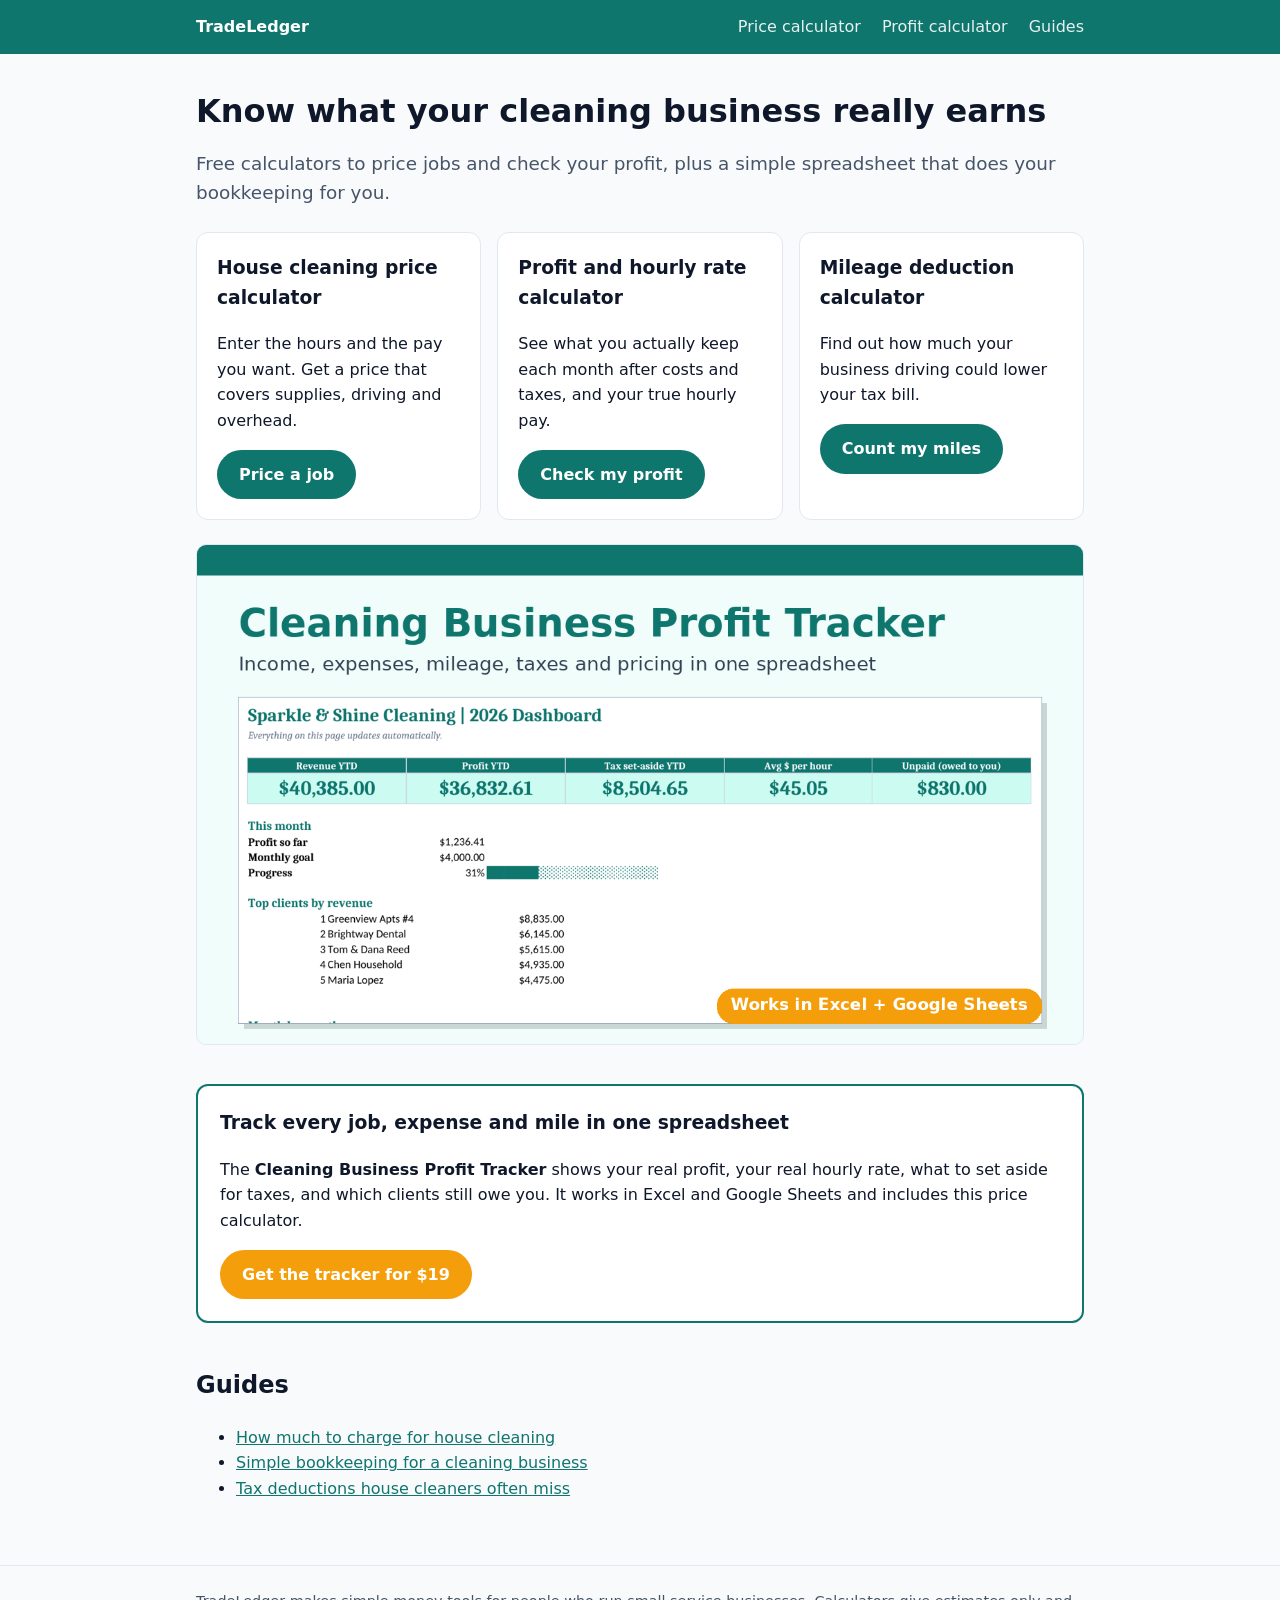
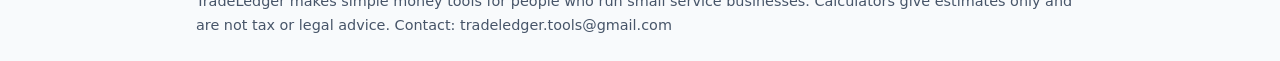
==== index.html @ 63ed48bc "TradeLedger site: calculators and guides" ====
<!doctype html>
<html lang="en"><head><meta charset="utf-8"><meta name="viewport" content="width=device-width,initial-scale=1">
<title>TradeLedger | Free calculators and profit trackers for cleaning businesses</title><meta name="description" content="Free pricing and profit calculators for house cleaners, plus a simple spreadsheet that tracks income, expenses, mileage and taxes.">
<link rel="canonical" href="https://loomenz.github.io/tradeledger/">
<meta property="og:title" content="TradeLedger | Free calculators and profit trackers for cleaning businesses"><meta property="og:description" content="Free pricing and profit calculators for house cleaners, plus a simple spreadsheet that tracks income, expenses, mileage and taxes.">
<meta property="og:image" content="https://loomenz.github.io/tradeledger/cover.png">
<link rel="stylesheet" href="style.css"></head><body>
<header><div class="wrap"><a href="index.html">TradeLedger</a><nav>
<a href="tools/cleaning-price-calculator.html">Price calculator</a>
<a href="tools/cleaning-profit-calculator.html">Profit calculator</a>
<a href="guides/how-much-to-charge-for-house-cleaning.html">Guides</a></nav></div></header>
<main><div class="wrap"><h1>Know what your cleaning business really earns</h1>
<p class="lead">Free calculators to price jobs and check your profit, plus a simple spreadsheet that does your bookkeeping for you.</p>
<div class="grid">
<div class="card"><h3>House cleaning price calculator</h3><p>Enter the hours and the pay you want. Get a price that covers supplies, driving and overhead.</p><a class="btn alt" href="tools/cleaning-price-calculator.html">Price a job</a></div>
<div class="card"><h3>Profit and hourly rate calculator</h3><p>See what you actually keep each month after costs and taxes, and your true hourly pay.</p><a class="btn alt" href="tools/cleaning-profit-calculator.html">Check my profit</a></div>
<div class="card"><h3>Mileage deduction calculator</h3><p>Find out how much your business driving could lower your tax bill.</p><a class="btn alt" href="tools/mileage-deduction-calculator.html">Count my miles</a></div>
</div>
<img src="cover.png" alt="Cleaning Business Profit Tracker dashboard showing revenue, profit, tax set-aside and hourly rate">
<div class="cta"><h3>Track every job, expense and mile in one spreadsheet</h3>
<p>The <strong>Cleaning Business Profit Tracker</strong> shows your real profit, your real hourly rate, what to set aside for taxes,
and which clients still owe you. It works in Excel and Google Sheets and includes this price calculator.</p>
<a class="btn" href="https://tradeledger.gumroad.com">Get the tracker for $19</a></div>
<h2>Guides</h2>
<ul>
<li><a href="guides/how-much-to-charge-for-house-cleaning.html">How much to charge for house cleaning</a></li>
<li><a href="guides/cleaning-business-bookkeeping.html">Simple bookkeeping for a cleaning business</a></li>
<li><a href="guides/cleaning-business-tax-deductions.html">Tax deductions house cleaners often miss</a></li>
</ul></div></main>
<footer><div class="wrap">TradeLedger makes simple money tools for people who run small service businesses.
Calculators give estimates only and are not tax or legal advice. Contact: tradeledger.tools@gmail.com</div></footer>
</body></html>
---- style.css ----
:root{--teal:#0f766e;--teal-l:#ccfbf1;--ink:#0f172a;--mute:#475569;--bg:#f8fafc;--card:#fff;--line:#e2e8f0;--amber:#f59e0b}
*{box-sizing:border-box}body{margin:0;font-family:system-ui,-apple-system,Segoe UI,Roboto,sans-serif;color:var(--ink);background:var(--bg);line-height:1.6}
a{color:var(--teal)}header{background:var(--teal);color:#fff}header .wrap{display:flex;justify-content:space-between;align-items:center;padding:14px 16px;flex-wrap:wrap;gap:8px}
header a{color:#fff;text-decoration:none;font-weight:600}header nav a{margin-left:16px;font-weight:500;opacity:.9}
.wrap{max-width:920px;margin:0 auto;padding:0 16px}main{padding:32px 0 48px}h1{font-size:2rem;line-height:1.2;margin:.2em 0 .4em}h2{margin-top:1.8em}
.lead{font-size:1.15rem;color:var(--mute)}.grid{display:grid;grid-template-columns:repeat(auto-fit,minmax(250px,1fr));gap:16px;margin:24px 0}
.card{background:var(--card);border:1px solid var(--line);border-radius:12px;padding:20px}.card h3{margin-top:0}
.btn{display:inline-block;background:var(--amber);color:#fff;padding:12px 22px;border-radius:999px;text-decoration:none;font-weight:700}
.btn.alt{background:var(--teal)}.calc label{display:block;font-weight:600;margin:12px 0 4px}
.calc input,.calc select{width:100%;padding:10px;border:1px solid #cbd5e1;border-radius:8px;font-size:1rem}
.result{background:var(--teal-l);border-radius:12px;padding:18px;margin-top:18px}.result .big{font-size:2.2rem;font-weight:800;color:var(--teal)}
.result table{width:100%;border-collapse:collapse}.result td{padding:4px 0}.result td:last-child{text-align:right;font-weight:600}
.cta{background:#fff;border:2px solid var(--teal);border-radius:12px;padding:22px;margin:32px 0}.cta h3{margin-top:0}
table.data{width:100%;border-collapse:collapse;background:#fff}table.data th,table.data td{border:1px solid var(--line);padding:8px;text-align:left}table.data th{background:var(--teal);color:#fff}
footer{border-top:1px solid var(--line);padding:24px 0;color:var(--mute);font-size:.9rem}img{max-width:100%;height:auto;border-radius:10px;border:1px solid var(--line)}
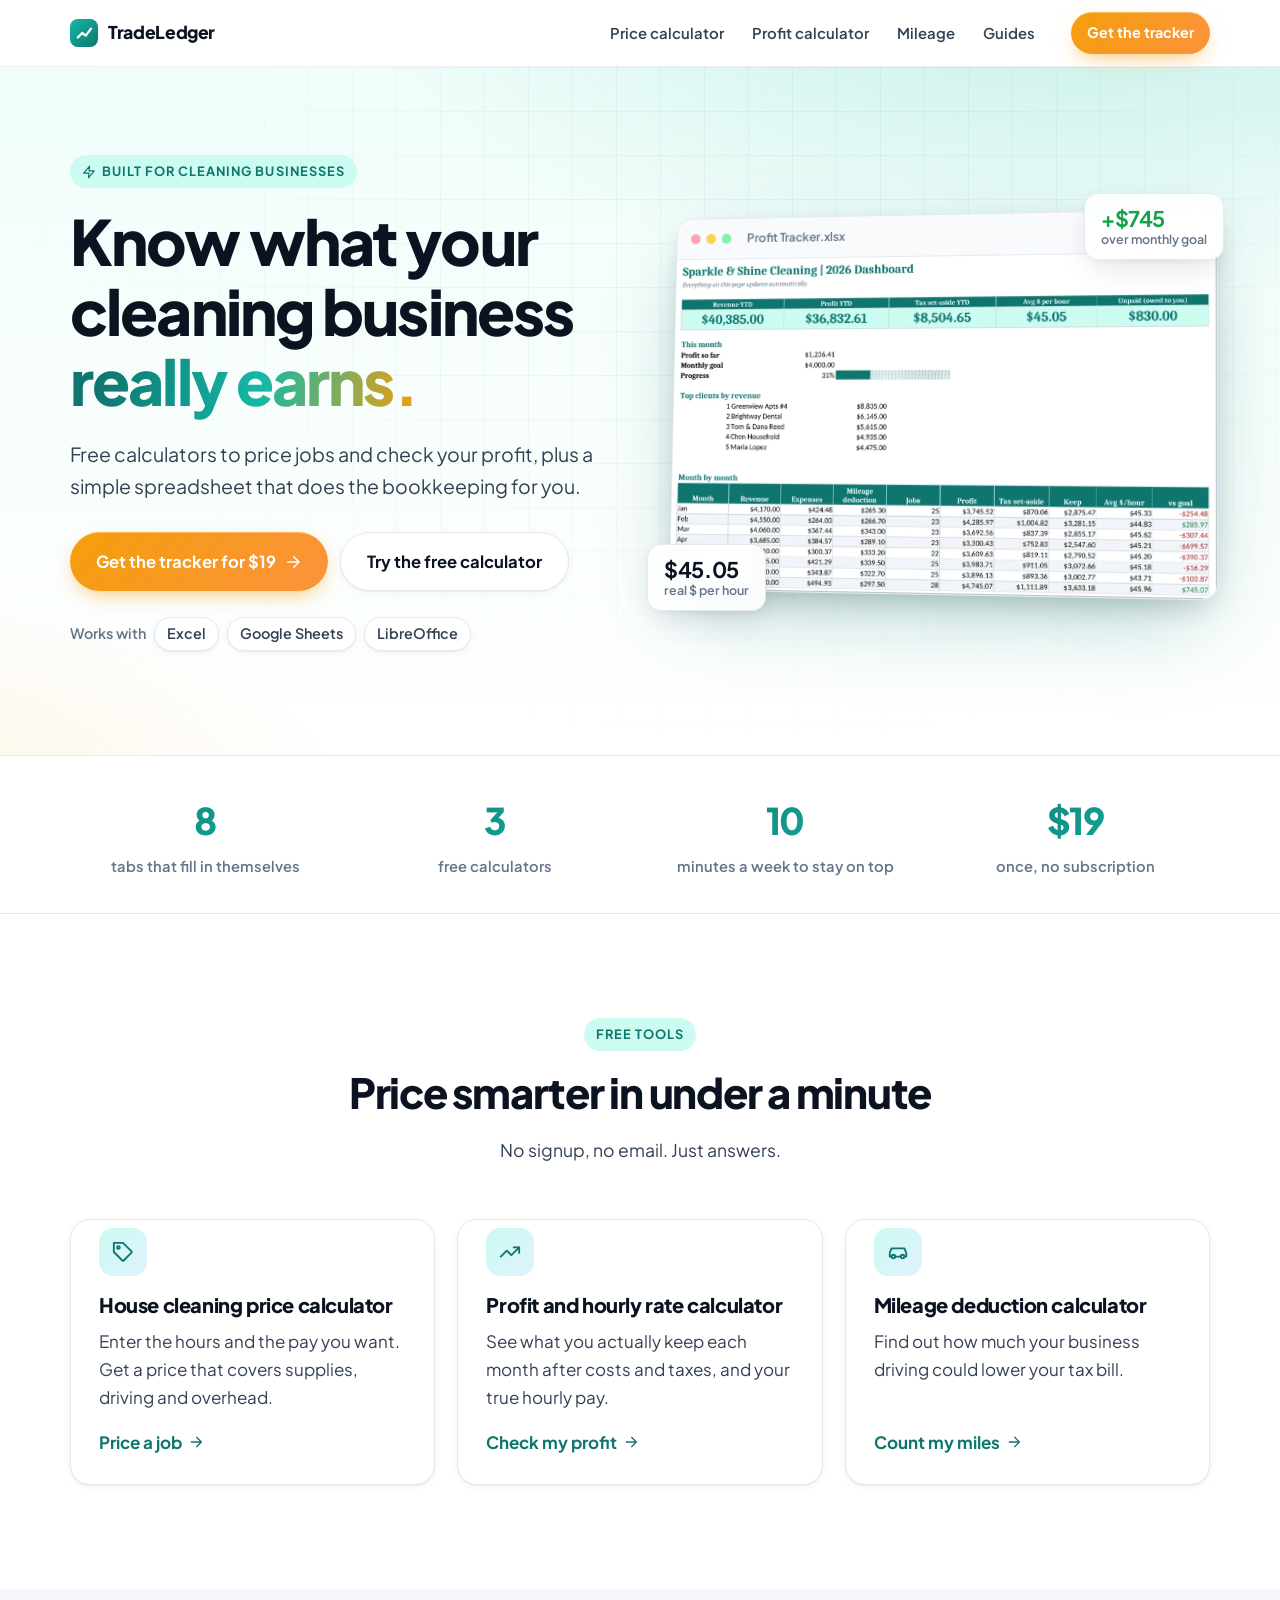
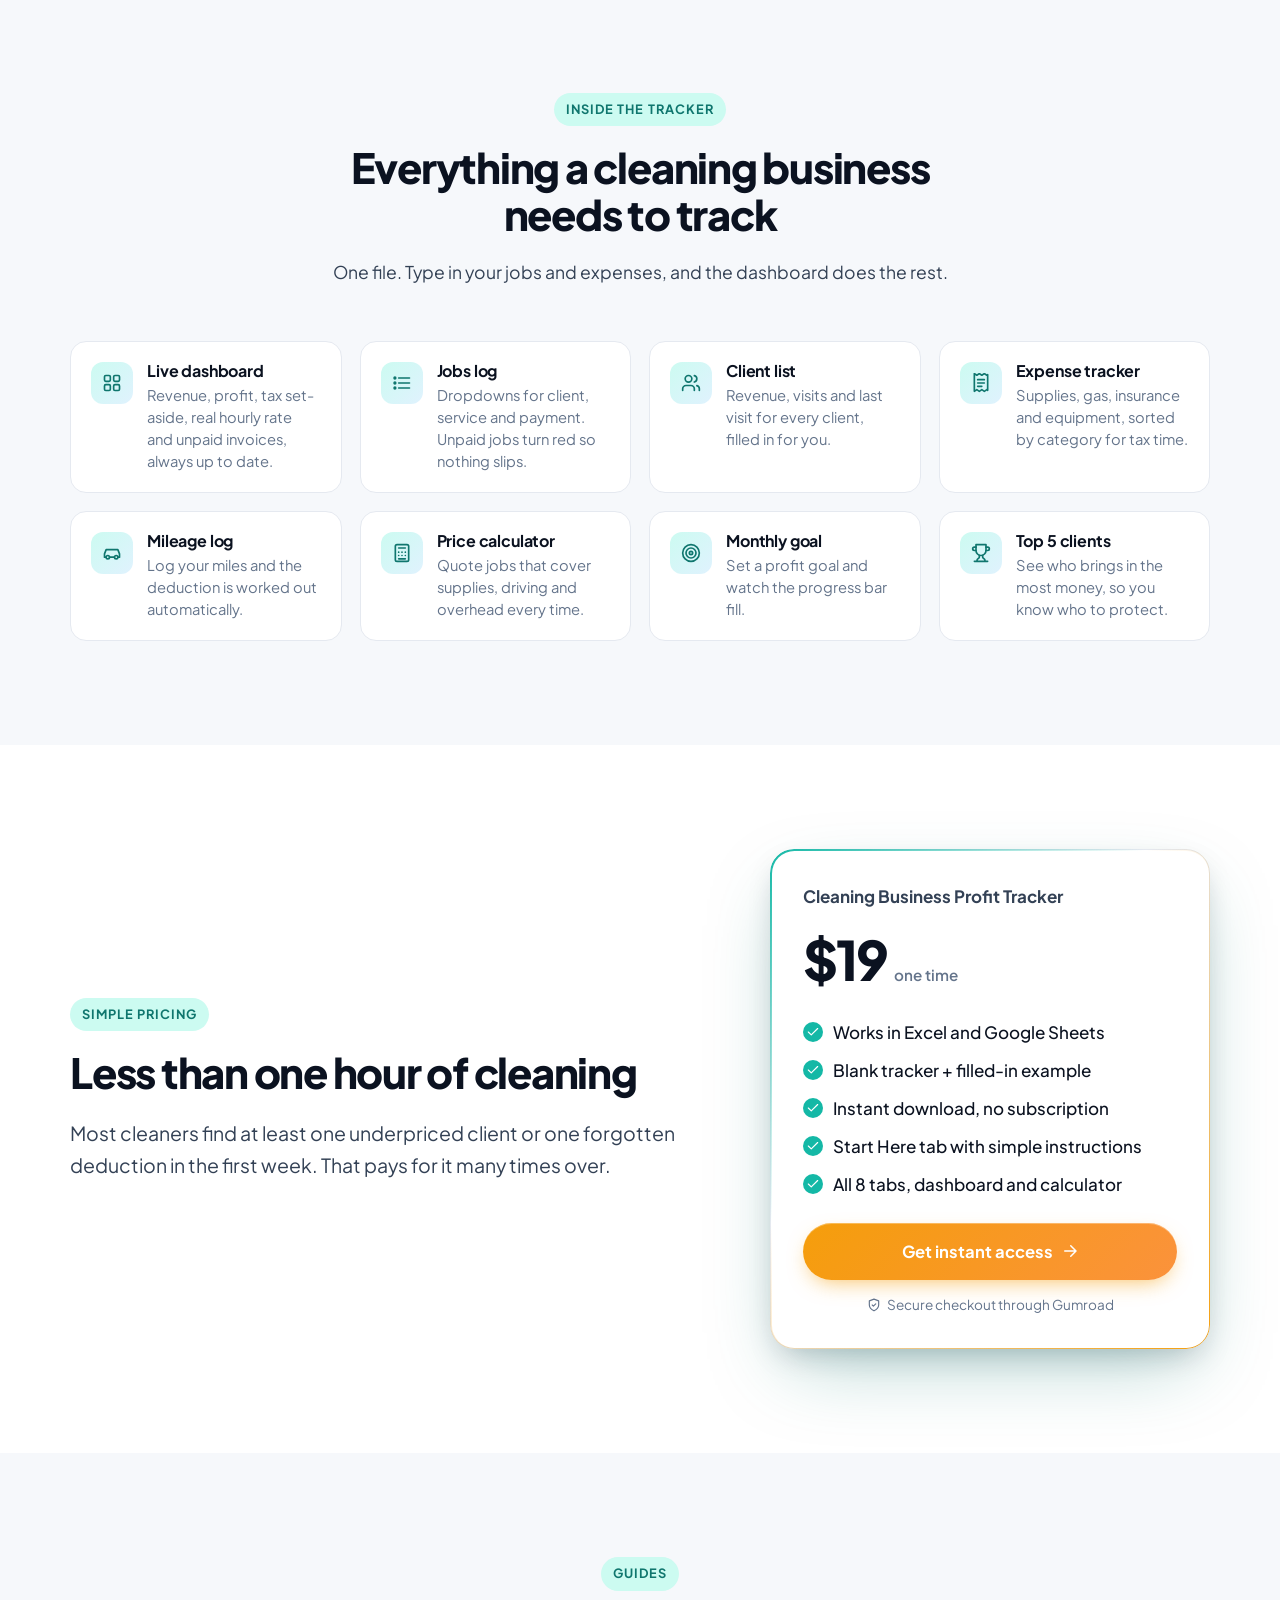
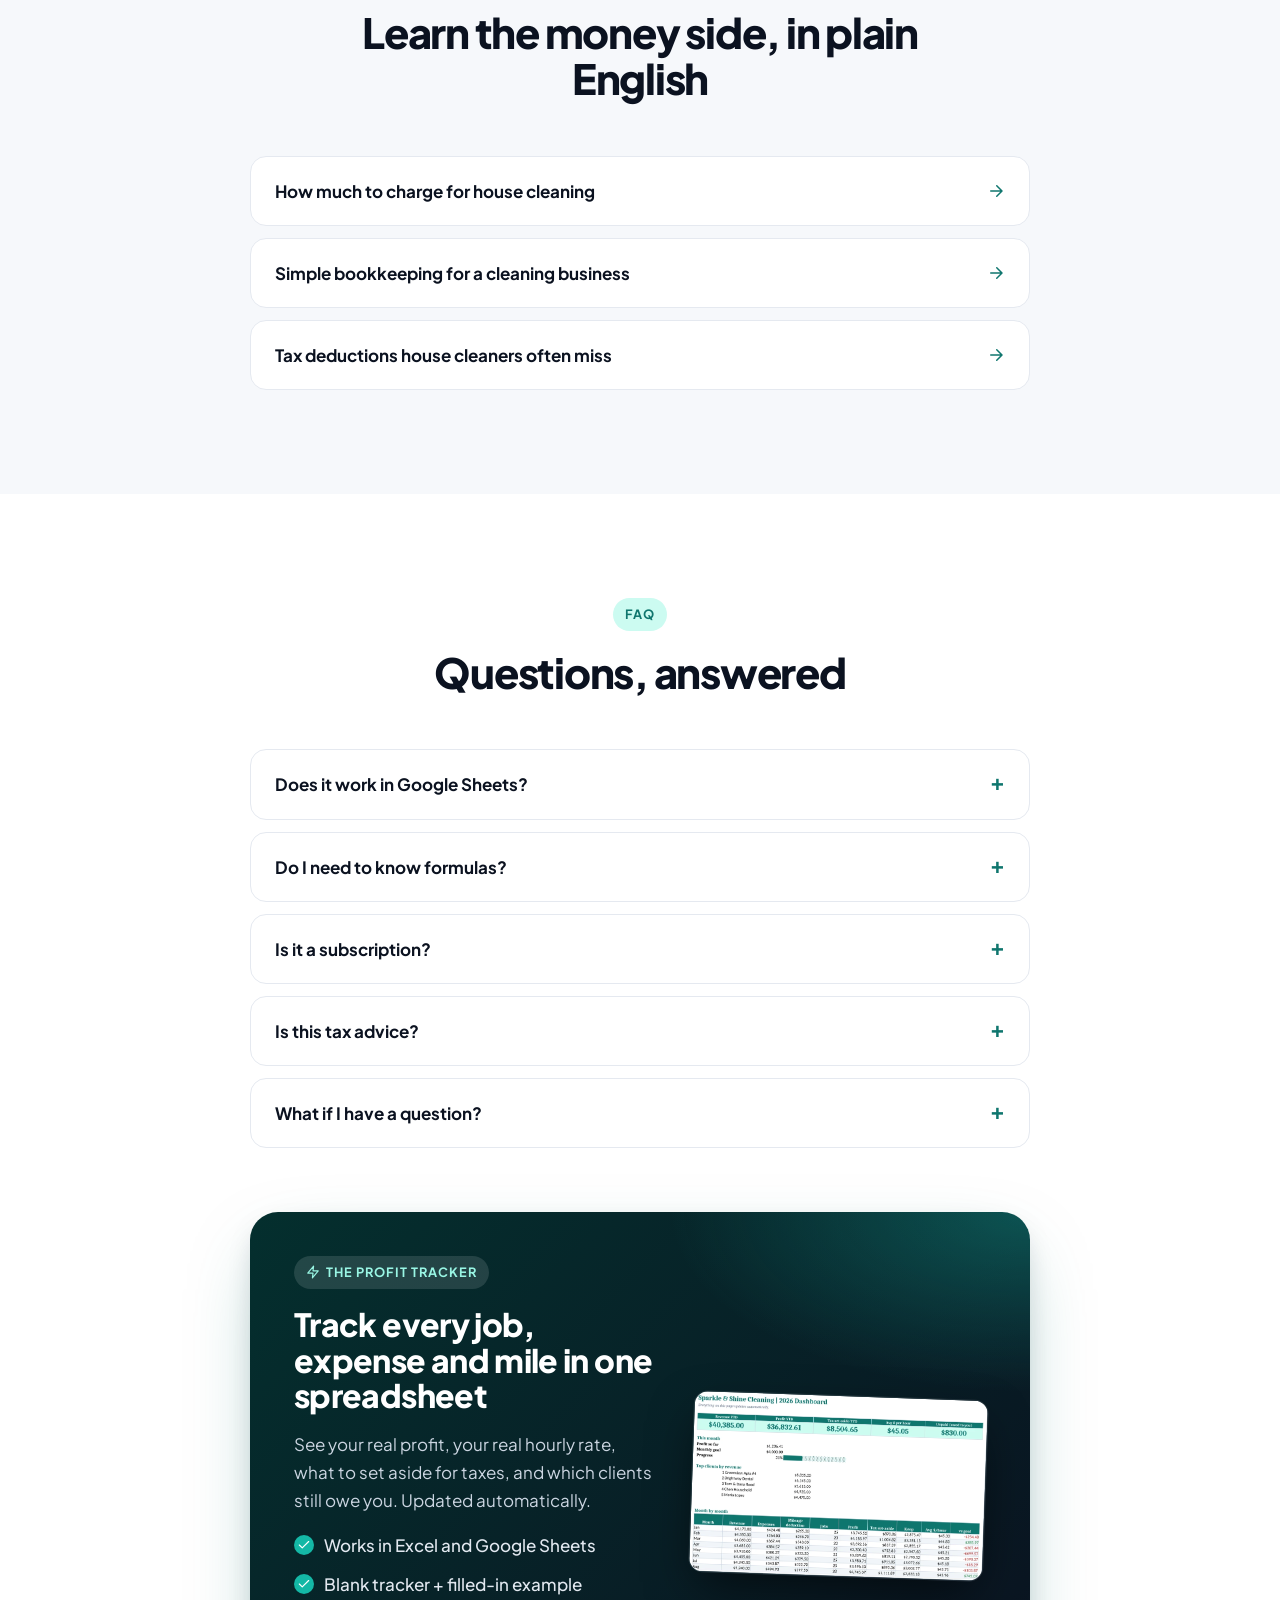
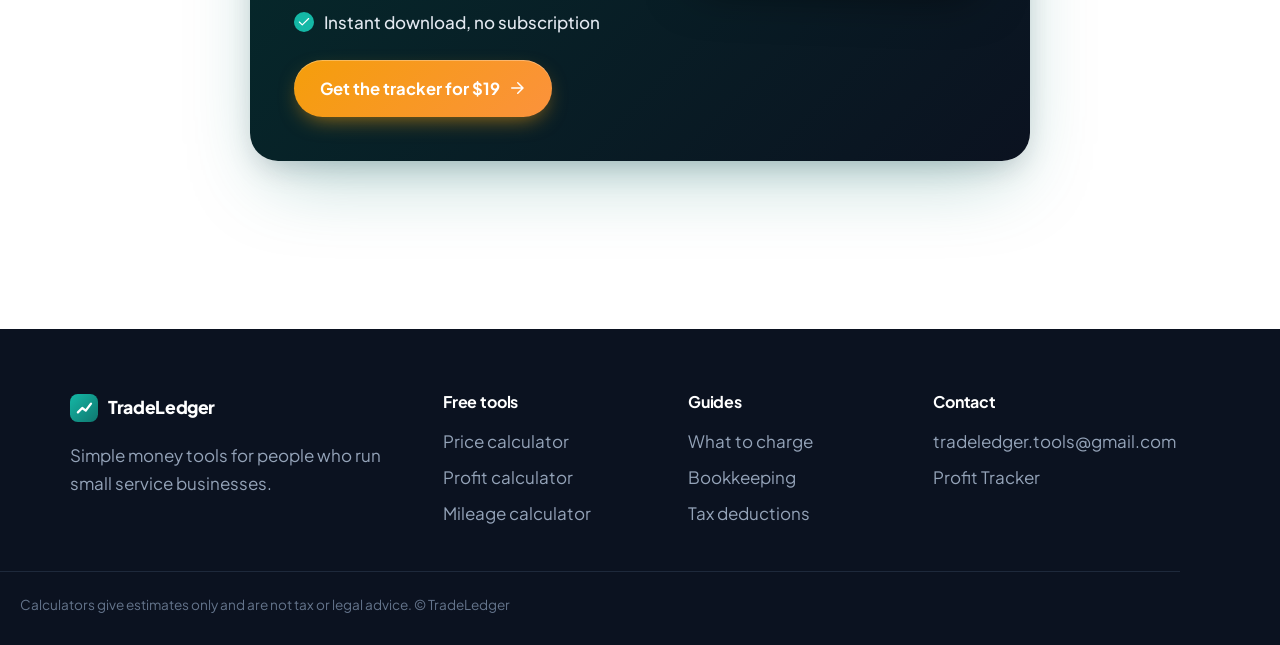
==== commit be13b035: "Redesign site to modern standard Co-Authored-By: Claude Opus 5.5 (1M context) <noreply@anthropic.com" ====
--- a/index.html
+++ b/index.html
@@ -3,30 +3,63 @@
 <title>TradeLedger | Free calculators and profit trackers for cleaning businesses</title><meta name="description" content="Free pricing and profit calculators for house cleaners, plus a simple spreadsheet that tracks income, expenses, mileage and taxes.">
 <link rel="canonical" href="https://loomenz.github.io/tradeledger/">
 <meta property="og:title" content="TradeLedger | Free calculators and profit trackers for cleaning businesses"><meta property="og:description" content="Free pricing and profit calculators for house cleaners, plus a simple spreadsheet that tracks income, expenses, mileage and taxes.">
-<meta property="og:image" content="https://loomenz.github.io/tradeledger/cover.png">
+<meta property="og:image" content="https://loomenz.github.io/tradeledger/cover.png"><meta name="theme-color" content="#0f766e">
+<link rel="preconnect" href="https://fonts.googleapis.com"><link rel="preconnect" href="https://fonts.gstatic.com" crossorigin>
+<link href="https://fonts.googleapis.com/css2?family=Plus+Jakarta+Sans:wght@400;500;600;700;800&display=swap" rel="stylesheet">
 <link rel="stylesheet" href="style.css"></head><body>
-<header><div class="wrap"><a href="index.html">TradeLedger</a><nav>
-<a href="tools/cleaning-price-calculator.html">Price calculator</a>
+<header class="nav"><div class="wrap navin"><a class="brand" href="index.html"><svg width="28" height="28" viewBox="0 0 32 32" aria-hidden="true"><defs><linearGradient id="lg" x1="0" y1="0" x2="1" y2="1"><stop offset="0" stop-color="#14b8a6"/><stop offset="1" stop-color="#0f766e"/></linearGradient></defs><rect width="32" height="32" rx="9" fill="url(#lg)"/><path d="M9 21l5-5 4 3 6-8" fill="none" stroke="#fff" stroke-width="2.6" stroke-linecap="round" stroke-linejoin="round"/></svg><span>TradeLedger</span></a>
+<nav id="menu"><a href="tools/cleaning-price-calculator.html">Price calculator</a>
 <a href="tools/cleaning-profit-calculator.html">Profit calculator</a>
-<a href="guides/how-much-to-charge-for-house-cleaning.html">Guides</a></nav></div></header>
-<main><div class="wrap"><h1>Know what your cleaning business really earns</h1>
-<p class="lead">Free calculators to price jobs and check your profit, plus a simple spreadsheet that does your bookkeeping for you.</p>
-<div class="grid">
-<div class="card"><h3>House cleaning price calculator</h3><p>Enter the hours and the pay you want. Get a price that covers supplies, driving and overhead.</p><a class="btn alt" href="tools/cleaning-price-calculator.html">Price a job</a></div>
-<div class="card"><h3>Profit and hourly rate calculator</h3><p>See what you actually keep each month after costs and taxes, and your true hourly pay.</p><a class="btn alt" href="tools/cleaning-profit-calculator.html">Check my profit</a></div>
-<div class="card"><h3>Mileage deduction calculator</h3><p>Find out how much your business driving could lower your tax bill.</p><a class="btn alt" href="tools/mileage-deduction-calculator.html">Count my miles</a></div>
-</div>
-<img src="cover.png" alt="Cleaning Business Profit Tracker dashboard showing revenue, profit, tax set-aside and hourly rate">
-<div class="cta"><h3>Track every job, expense and mile in one spreadsheet</h3>
-<p>The <strong>Cleaning Business Profit Tracker</strong> shows your real profit, your real hourly rate, what to set aside for taxes,
-and which clients still owe you. It works in Excel and Google Sheets and includes this price calculator.</p>
-<a class="btn" href="https://tradeledger.gumroad.com">Get the tracker for $19</a></div>
-<h2>Guides</h2>
-<ul>
-<li><a href="guides/how-much-to-charge-for-house-cleaning.html">How much to charge for house cleaning</a></li>
-<li><a href="guides/cleaning-business-bookkeeping.html">Simple bookkeeping for a cleaning business</a></li>
-<li><a href="guides/cleaning-business-tax-deductions.html">Tax deductions house cleaners often miss</a></li>
-</ul></div></main>
-<footer><div class="wrap">TradeLedger makes simple money tools for people who run small service businesses.
-Calculators give estimates only and are not tax or legal advice. Contact: tradeledger.tools@gmail.com</div></footer>
+<a href="tools/mileage-deduction-calculator.html">Mileage</a>
+<a href="guides/how-much-to-charge-for-house-cleaning.html">Guides</a></nav>
+<a class="btn sm" href="https://ledgercraft002.gumroad.com/l/vpeufb">Get the tracker</a></div></header>
+<main><section class="hero"><div class="glow"></div><div class="wrap herogrid">
+<div class="herotext"><span class="eyebrow"><svg width="14" height="14" viewBox="0 0 24 24" fill="none" stroke="currentColor" stroke-width="2" stroke-linecap="round" stroke-linejoin="round" aria-hidden="true"><path d="M13 2L3 14h9l-1 8 10-12h-9z"/></svg> Built for cleaning businesses</span>
+<h1>Know what your cleaning business <span class="grad">really earns.</span></h1>
+<p class="lead">Free calculators to price jobs and check your profit, plus a simple spreadsheet that does the bookkeeping for you.</p>
+<div class="ctas"><a class="btn big" href="https://ledgercraft002.gumroad.com/l/vpeufb">Get the tracker for $19 <svg width="18" height="18" viewBox="0 0 24 24" fill="none" stroke="currentColor" stroke-width="2" stroke-linecap="round" stroke-linejoin="round" aria-hidden="true"><path d="M5 12h14M13 5l7 7-7 7"/></svg></a><a class="btn ghost big" href="tools/cleaning-price-calculator.html">Try the free calculator</a></div>
+<div class="works">Works with <span class="pill">Excel</span><span class="pill">Google Sheets</span><span class="pill">LibreOffice</span></div></div>
+<div class="heroimg"><div class="frame"><div class="bar"><i></i><i></i><i></i><span>Profit Tracker.xlsx</span></div>
+<img src="img/dashboard.webp" width="901" height="554" alt="Cleaning Business Profit Tracker dashboard showing revenue, profit, tax set-aside and hourly rate"></div>
+<div class="chip c1"><b>$45.05</b><span>real $ per hour</span></div>
+<div class="chip c2"><b class="up">+$745</b><span>over monthly goal</span></div></div></div></section>
+
+<section class="stats"><div class="wrap statgrid">
+<div class="reveal"><b data-count="8">8</b><span>tabs that fill in themselves</span></div>
+<div class="reveal"><b data-count="3">3</b><span>free calculators</span></div>
+<div class="reveal"><b data-count="10">10</b><span>minutes a week to stay on top</span></div>
+<div class="reveal"><b>$<i class="n" data-count="19">19</i></b><span>once, no subscription</span></div></div></section>
+
+<section class="sec"><div class="wrap"><div class="sechead reveal"><span class="eyebrow">Free tools</span><h2>Price smarter in under a minute</h2>
+<p>No signup, no email. Just answers.</p></div><div class="grid3"><a class="card tool reveal" href="tools/cleaning-price-calculator.html"><span class="ico"><svg width="22" height="22" viewBox="0 0 24 24" fill="none" stroke="currentColor" stroke-width="2" stroke-linecap="round" stroke-linejoin="round" aria-hidden="true"><path d="M12 2H2v10l9.29 9.29a1 1 0 0 0 1.42 0l8.58-8.58a1 1 0 0 0 0-1.42z"/><circle cx="7" cy="7" r="1.5"/></svg></span><h3>House cleaning price calculator</h3><p>Enter the hours and the pay you want. Get a price that covers supplies, driving and overhead.</p><span class="more">Price a job <svg width="16" height="16" viewBox="0 0 24 24" fill="none" stroke="currentColor" stroke-width="2" stroke-linecap="round" stroke-linejoin="round" aria-hidden="true"><path d="M5 12h14M13 5l7 7-7 7"/></svg></span></a><a class="card tool reveal" href="tools/cleaning-profit-calculator.html"><span class="ico"><svg width="22" height="22" viewBox="0 0 24 24" fill="none" stroke="currentColor" stroke-width="2" stroke-linecap="round" stroke-linejoin="round" aria-hidden="true"><path d="M22 7l-8.5 8.5-5-5L2 17"/><path d="M16 7h6v6"/></svg></span><h3>Profit and hourly rate calculator</h3><p>See what you actually keep each month after costs and taxes, and your true hourly pay.</p><span class="more">Check my profit <svg width="16" height="16" viewBox="0 0 24 24" fill="none" stroke="currentColor" stroke-width="2" stroke-linecap="round" stroke-linejoin="round" aria-hidden="true"><path d="M5 12h14M13 5l7 7-7 7"/></svg></span></a><a class="card tool reveal" href="tools/mileage-deduction-calculator.html"><span class="ico"><svg width="22" height="22" viewBox="0 0 24 24" fill="none" stroke="currentColor" stroke-width="2" stroke-linecap="round" stroke-linejoin="round" aria-hidden="true"><path d="M19 17h2v-4l-2-5H5L3 13v4h2"/><circle cx="7" cy="17" r="2"/><circle cx="17" cy="17" r="2"/><path d="M9 17h6"/></svg></span><h3>Mileage deduction calculator</h3><p>Find out how much your business driving could lower your tax bill.</p><span class="more">Count my miles <svg width="16" height="16" viewBox="0 0 24 24" fill="none" stroke="currentColor" stroke-width="2" stroke-linecap="round" stroke-linejoin="round" aria-hidden="true"><path d="M5 12h14M13 5l7 7-7 7"/></svg></span></a></div></div></section>
+
+<section class="sec alt"><div class="wrap"><div class="sechead reveal"><span class="eyebrow">Inside the tracker</span><h2>Everything a cleaning business needs to track</h2>
+<p>One file. Type in your jobs and expenses, and the dashboard does the rest.</p></div><div class="featgrid"><div class="feat reveal"><span class="ico sm"><svg width="20" height="20" viewBox="0 0 24 24" fill="none" stroke="currentColor" stroke-width="2" stroke-linecap="round" stroke-linejoin="round" aria-hidden="true"><rect x="3" y="3" width="7" height="7" rx="1.5"/><rect x="14" y="3" width="7" height="7" rx="1.5"/><rect x="3" y="14" width="7" height="7" rx="1.5"/><rect x="14" y="14" width="7" height="7" rx="1.5"/></svg></span><div><h4>Live dashboard</h4><p>Revenue, profit, tax set-aside, real hourly rate and unpaid invoices, always up to date.</p></div></div><div class="feat reveal"><span class="ico sm"><svg width="20" height="20" viewBox="0 0 24 24" fill="none" stroke="currentColor" stroke-width="2" stroke-linecap="round" stroke-linejoin="round" aria-hidden="true"><path d="M8 6h13M8 12h13M8 18h13"/><circle cx="3.5" cy="6" r="1"/><circle cx="3.5" cy="12" r="1"/><circle cx="3.5" cy="18" r="1"/></svg></span><div><h4>Jobs log</h4><p>Dropdowns for client, service and payment. Unpaid jobs turn red so nothing slips.</p></div></div><div class="feat reveal"><span class="ico sm"><svg width="20" height="20" viewBox="0 0 24 24" fill="none" stroke="currentColor" stroke-width="2" stroke-linecap="round" stroke-linejoin="round" aria-hidden="true"><path d="M16 21v-2a4 4 0 0 0-4-4H6a4 4 0 0 0-4 4v2"/><circle cx="9" cy="7" r="4"/><path d="M22 21v-2a4 4 0 0 0-3-3.87M16 3.13a4 4 0 0 1 0 7.75"/></svg></span><div><h4>Client list</h4><p>Revenue, visits and last visit for every client, filled in for you.</p></div></div><div class="feat reveal"><span class="ico sm"><svg width="20" height="20" viewBox="0 0 24 24" fill="none" stroke="currentColor" stroke-width="2" stroke-linecap="round" stroke-linejoin="round" aria-hidden="true"><path d="M4 2v20l3-2 3 2 3-2 3 2 3-2 1 .7V2l-1 .7-3-2-3 2-3-2-3 2-3-2z"/><path d="M8 8h8M8 12h8M8 16h5"/></svg></span><div><h4>Expense tracker</h4><p>Supplies, gas, insurance and equipment, sorted by category for tax time.</p></div></div><div class="feat reveal"><span class="ico sm"><svg width="20" height="20" viewBox="0 0 24 24" fill="none" stroke="currentColor" stroke-width="2" stroke-linecap="round" stroke-linejoin="round" aria-hidden="true"><path d="M19 17h2v-4l-2-5H5L3 13v4h2"/><circle cx="7" cy="17" r="2"/><circle cx="17" cy="17" r="2"/><path d="M9 17h6"/></svg></span><div><h4>Mileage log</h4><p>Log your miles and the deduction is worked out automatically.</p></div></div><div class="feat reveal"><span class="ico sm"><svg width="20" height="20" viewBox="0 0 24 24" fill="none" stroke="currentColor" stroke-width="2" stroke-linecap="round" stroke-linejoin="round" aria-hidden="true"><rect x="4" y="2" width="16" height="20" rx="2"/><path d="M8 6h8M8 11h.01M12 11h.01M16 11h.01M8 15h.01M12 15h.01M16 15h.01M8 19h8"/></svg></span><div><h4>Price calculator</h4><p>Quote jobs that cover supplies, driving and overhead every time.</p></div></div><div class="feat reveal"><span class="ico sm"><svg width="20" height="20" viewBox="0 0 24 24" fill="none" stroke="currentColor" stroke-width="2" stroke-linecap="round" stroke-linejoin="round" aria-hidden="true"><circle cx="12" cy="12" r="10"/><circle cx="12" cy="12" r="6"/><circle cx="12" cy="12" r="2"/></svg></span><div><h4>Monthly goal</h4><p>Set a profit goal and watch the progress bar fill.</p></div></div><div class="feat reveal"><span class="ico sm"><svg width="20" height="20" viewBox="0 0 24 24" fill="none" stroke="currentColor" stroke-width="2" stroke-linecap="round" stroke-linejoin="round" aria-hidden="true"><path d="M6 9H4a2 2 0 0 1 0-4h2M18 9h2a2 2 0 0 0 0-4h-2M4 22h16M10 14.66V17c0 .55-.47.98-.97 1.21C7.85 18.75 7 20.24 7 22M14 14.66V17c0 .55.47.98.97 1.21C16.15 18.75 17 20.24 17 22"/><path d="M18 2H6v7a6 6 0 0 0 12 0z"/></svg></span><div><h4>Top 5 clients</h4><p>See who brings in the most money, so you know who to protect.</p></div></div></div></div></section>
+
+<section class="sec"><div class="wrap pricing"><div class="reveal"><span class="eyebrow">Simple pricing</span><h2>Less than one hour of cleaning</h2>
+<p class="lead">Most cleaners find at least one underpriced client or one forgotten deduction in the first week. That pays for it many times over.</p></div>
+<div class="price reveal"><div class="ptop"><span>Cleaning Business Profit Tracker</span><div class="amt">$19<small>one time</small></div></div>
+<ul class="checks"><li><svg width="16" height="16" viewBox="0 0 24 24" fill="none" stroke="currentColor" stroke-width="2" stroke-linecap="round" stroke-linejoin="round" aria-hidden="true"><path d="M20 6L9 17l-5-5"/></svg>Works in Excel and Google Sheets</li><li><svg width="16" height="16" viewBox="0 0 24 24" fill="none" stroke="currentColor" stroke-width="2" stroke-linecap="round" stroke-linejoin="round" aria-hidden="true"><path d="M20 6L9 17l-5-5"/></svg>Blank tracker + filled-in example</li><li><svg width="16" height="16" viewBox="0 0 24 24" fill="none" stroke="currentColor" stroke-width="2" stroke-linecap="round" stroke-linejoin="round" aria-hidden="true"><path d="M20 6L9 17l-5-5"/></svg>Instant download, no subscription</li><li><svg width="16" height="16" viewBox="0 0 24 24" fill="none" stroke="currentColor" stroke-width="2" stroke-linecap="round" stroke-linejoin="round" aria-hidden="true"><path d="M20 6L9 17l-5-5"/></svg>Start Here tab with simple instructions</li><li><svg width="16" height="16" viewBox="0 0 24 24" fill="none" stroke="currentColor" stroke-width="2" stroke-linecap="round" stroke-linejoin="round" aria-hidden="true"><path d="M20 6L9 17l-5-5"/></svg>All 8 tabs, dashboard and calculator</li></ul>
+<a class="btn big full" href="https://ledgercraft002.gumroad.com/l/vpeufb">Get instant access <svg width="18" height="18" viewBox="0 0 24 24" fill="none" stroke="currentColor" stroke-width="2" stroke-linecap="round" stroke-linejoin="round" aria-hidden="true"><path d="M5 12h14M13 5l7 7-7 7"/></svg></a><p class="fine"><svg width="14" height="14" viewBox="0 0 24 24" fill="none" stroke="currentColor" stroke-width="2" stroke-linecap="round" stroke-linejoin="round" aria-hidden="true"><path d="M12 22s8-4 8-10V5l-8-3-8 3v7c0 6 8 10 8 10z"/><path d="M9 12l2 2 4-4"/></svg> Secure checkout through Gumroad</p></div></div></section>
+
+<section class="sec alt"><div class="wrap narrow"><div class="sechead reveal"><span class="eyebrow">Guides</span><h2>Learn the money side, in plain English</h2></div>
+<div class="guides">
+<a class="glink reveal" href="guides/how-much-to-charge-for-house-cleaning.html"><span>How much to charge for house cleaning</span><svg width="18" height="18" viewBox="0 0 24 24" fill="none" stroke="currentColor" stroke-width="2" stroke-linecap="round" stroke-linejoin="round" aria-hidden="true"><path d="M5 12h14M13 5l7 7-7 7"/></svg></a>
+<a class="glink reveal" href="guides/cleaning-business-bookkeeping.html"><span>Simple bookkeeping for a cleaning business</span><svg width="18" height="18" viewBox="0 0 24 24" fill="none" stroke="currentColor" stroke-width="2" stroke-linecap="round" stroke-linejoin="round" aria-hidden="true"><path d="M5 12h14M13 5l7 7-7 7"/></svg></a>
+<a class="glink reveal" href="guides/cleaning-business-tax-deductions.html"><span>Tax deductions house cleaners often miss</span><svg width="18" height="18" viewBox="0 0 24 24" fill="none" stroke="currentColor" stroke-width="2" stroke-linecap="round" stroke-linejoin="round" aria-hidden="true"><path d="M5 12h14M13 5l7 7-7 7"/></svg></a></div></div></section>
+
+<section class="sec"><div class="wrap narrow"><div class="sechead reveal"><span class="eyebrow">FAQ</span><h2>Questions, answered</h2></div><div class="faq"><details class='reveal'><summary>Does it work in Google Sheets?</summary><p>Yes. Upload the file to Google Drive and open it with Google Sheets. It also works in Excel 2019 or newer, Microsoft 365 and LibreOffice.</p></details><details class='reveal'><summary>Do I need to know formulas?</summary><p>No. You type into the input cells and everything else calculates. There's a Start Here tab with simple instructions.</p></details><details class='reveal'><summary>Is it a subscription?</summary><p>No. You pay once, download it instantly and keep it forever.</p></details><details class='reveal'><summary>Is this tax advice?</summary><p>No. It's a record-keeping tool that makes tax time easier. Check your situation with a tax professional.</p></details><details class='reveal'><summary>What if I have a question?</summary><p>Reply to your receipt email and you'll get a real answer.</p></details></div>
+<section class="cta reveal"><div class="ctatext"><span class="eyebrow light"><svg width="14" height="14" viewBox="0 0 24 24" fill="none" stroke="currentColor" stroke-width="2" stroke-linecap="round" stroke-linejoin="round" aria-hidden="true"><path d="M13 2L3 14h9l-1 8 10-12h-9z"/></svg> The Profit Tracker</span>
+<h3>Track every job, expense and mile in one spreadsheet</h3>
+<p>See your real profit, your real hourly rate, what to set aside for taxes, and which clients still owe you. Updated automatically.</p>
+<ul class="checks"><li><svg width="16" height="16" viewBox="0 0 24 24" fill="none" stroke="currentColor" stroke-width="2" stroke-linecap="round" stroke-linejoin="round" aria-hidden="true"><path d="M20 6L9 17l-5-5"/></svg>Works in Excel and Google Sheets</li><li><svg width="16" height="16" viewBox="0 0 24 24" fill="none" stroke="currentColor" stroke-width="2" stroke-linecap="round" stroke-linejoin="round" aria-hidden="true"><path d="M20 6L9 17l-5-5"/></svg>Blank tracker + filled-in example</li><li><svg width="16" height="16" viewBox="0 0 24 24" fill="none" stroke="currentColor" stroke-width="2" stroke-linecap="round" stroke-linejoin="round" aria-hidden="true"><path d="M20 6L9 17l-5-5"/></svg>Instant download, no subscription</li></ul>
+<a class="btn big" href="https://ledgercraft002.gumroad.com/l/vpeufb">Get the tracker for $19 <svg width="18" height="18" viewBox="0 0 24 24" fill="none" stroke="currentColor" stroke-width="2" stroke-linecap="round" stroke-linejoin="round" aria-hidden="true"><path d="M5 12h14M13 5l7 7-7 7"/></svg></a></div>
+<div class="ctaimg"><img src="img/dashboard.webp" width="901" height="554" loading="lazy" alt="Profit Tracker dashboard"></div></section></div></section></main>
+<footer><div class="wrap foot"><div><a class="brand" href="index.html"><svg width="28" height="28" viewBox="0 0 32 32" aria-hidden="true"><defs><linearGradient id="lg" x1="0" y1="0" x2="1" y2="1"><stop offset="0" stop-color="#14b8a6"/><stop offset="1" stop-color="#0f766e"/></linearGradient></defs><rect width="32" height="32" rx="9" fill="url(#lg)"/><path d="M9 21l5-5 4 3 6-8" fill="none" stroke="#fff" stroke-width="2.6" stroke-linecap="round" stroke-linejoin="round"/></svg><span>TradeLedger</span></a>
+<p>Simple money tools for people who run small service businesses.</p></div>
+<div><h4>Free tools</h4><a href="tools/cleaning-price-calculator.html">Price calculator</a><a href="tools/cleaning-profit-calculator.html">Profit calculator</a><a href="tools/mileage-deduction-calculator.html">Mileage calculator</a></div>
+<div><h4>Guides</h4><a href="guides/how-much-to-charge-for-house-cleaning.html">What to charge</a><a href="guides/cleaning-business-bookkeeping.html">Bookkeeping</a><a href="guides/cleaning-business-tax-deductions.html">Tax deductions</a></div>
+<div><h4>Contact</h4><a href="mailto:tradeledger.tools@gmail.com">tradeledger.tools@gmail.com</a><a href="https://ledgercraft002.gumroad.com/l/vpeufb">Profit Tracker</a></div></div>
+<div class="wrap fine">Calculators give estimates only and are not tax or legal advice. © TradeLedger</div></footer>
+<script src="site.js" defer></script>
 </body></html>
--- a/style.css
+++ b/style.css
@@ -1,15 +1,153 @@
-:root{--teal:#0f766e;--teal-l:#ccfbf1;--ink:#0f172a;--mute:#475569;--bg:#f8fafc;--card:#fff;--line:#e2e8f0;--amber:#f59e0b}
-*{box-sizing:border-box}body{margin:0;font-family:system-ui,-apple-system,Segoe UI,Roboto,sans-serif;color:var(--ink);background:var(--bg);line-height:1.6}
-a{color:var(--teal)}header{background:var(--teal);color:#fff}header .wrap{display:flex;justify-content:space-between;align-items:center;padding:14px 16px;flex-wrap:wrap;gap:8px}
-header a{color:#fff;text-decoration:none;font-weight:600}header nav a{margin-left:16px;font-weight:500;opacity:.9}
-.wrap{max-width:920px;margin:0 auto;padding:0 16px}main{padding:32px 0 48px}h1{font-size:2rem;line-height:1.2;margin:.2em 0 .4em}h2{margin-top:1.8em}
-.lead{font-size:1.15rem;color:var(--mute)}.grid{display:grid;grid-template-columns:repeat(auto-fit,minmax(250px,1fr));gap:16px;margin:24px 0}
-.card{background:var(--card);border:1px solid var(--line);border-radius:12px;padding:20px}.card h3{margin-top:0}
-.btn{display:inline-block;background:var(--amber);color:#fff;padding:12px 22px;border-radius:999px;text-decoration:none;font-weight:700}
-.btn.alt{background:var(--teal)}.calc label{display:block;font-weight:600;margin:12px 0 4px}
-.calc input,.calc select{width:100%;padding:10px;border:1px solid #cbd5e1;border-radius:8px;font-size:1rem}
-.result{background:var(--teal-l);border-radius:12px;padding:18px;margin-top:18px}.result .big{font-size:2.2rem;font-weight:800;color:var(--teal)}
-.result table{width:100%;border-collapse:collapse}.result td{padding:4px 0}.result td:last-child{text-align:right;font-weight:600}
-.cta{background:#fff;border:2px solid var(--teal);border-radius:12px;padding:22px;margin:32px 0}.cta h3{margin-top:0}
-table.data{width:100%;border-collapse:collapse;background:#fff}table.data th,table.data td{border:1px solid var(--line);padding:8px;text-align:left}table.data th{background:var(--teal);color:#fff}
-footer{border-top:1px solid var(--line);padding:24px 0;color:var(--mute);font-size:.9rem}img{max-width:100%;height:auto;border-radius:10px;border:1px solid var(--line)}
+:root{
+  --brand:#0f766e;--brand-2:#14b8a6;--brand-soft:#ccfbf1;--accent:#f59e0b;--accent-2:#fb923c;
+  --ink:#0b1220;--ink-2:#334155;--mute:#64748b;--line:#e5e9f0;--bg:#ffffff;--bg-2:#f6f8fb;--card:#ffffff;
+  --r:20px;--r-sm:12px;
+  --sh-1:0 1px 2px rgba(15,23,42,.06),0 2px 8px rgba(15,23,42,.04);
+  --sh-2:0 2px 4px rgba(15,23,42,.04),0 12px 32px -8px rgba(15,23,42,.14);
+  --sh-3:0 30px 80px -20px rgba(15,118,110,.35),0 12px 30px -10px rgba(15,23,42,.25);
+}
+*{box-sizing:border-box}html{scroll-behavior:smooth;-webkit-text-size-adjust:100%}
+body{margin:0;font-family:"Plus Jakarta Sans",system-ui,-apple-system,Segoe UI,Roboto,sans-serif;color:var(--ink);background:var(--bg);line-height:1.65;font-size:17px;-webkit-font-smoothing:antialiased;overflow-x:hidden}
+img{max-width:100%;height:auto;display:block}a{color:var(--brand)}
+h1,h2,h3,h4{line-height:1.12;letter-spacing:-.03em;margin:0 0 .5em;font-weight:800}
+h1{font-size:clamp(2.2rem,5.2vw,3.9rem)}h2{font-size:clamp(1.7rem,3.4vw,2.6rem)}h3{font-size:1.25rem;letter-spacing:-.02em}h4{font-size:1rem;letter-spacing:-.01em;font-weight:700}
+p{margin:0 0 1em}.lead{font-size:clamp(1.05rem,1.6vw,1.22rem);color:var(--ink-2);max-width:40em}
+.wrap{max-width:1180px;margin:0 auto;padding:0 20px}.narrow{max-width:820px}
+.grad{background:linear-gradient(100deg,var(--brand) 10%,var(--brand-2) 55%,var(--accent) 100%);-webkit-background-clip:text;background-clip:text;color:transparent}
+
+/* nav */
+.nav{position:sticky;top:0;z-index:50;background:rgba(255,255,255,.72);backdrop-filter:saturate(180%) blur(14px);-webkit-backdrop-filter:saturate(180%) blur(14px);border-bottom:1px solid rgba(229,233,240,.7)}
+.navin{display:flex;align-items:center;gap:24px;height:66px}
+.brand{display:inline-flex;align-items:center;gap:10px;font-weight:800;letter-spacing:-.02em;color:var(--ink);text-decoration:none;font-size:1.1rem}
+.nav nav{display:flex;gap:4px;margin-left:auto}
+.nav nav a{color:var(--ink-2);text-decoration:none;font-weight:600;font-size:.93rem;padding:8px 12px;border-radius:999px;transition:background .2s,color .2s}
+.nav nav a:hover{background:var(--bg-2);color:var(--ink)}
+
+/* buttons */
+.btn{display:inline-flex;align-items:center;justify-content:center;gap:8px;background:linear-gradient(135deg,var(--accent),var(--accent-2));color:#fff;font-weight:700;text-decoration:none;padding:12px 22px;border-radius:999px;border:0;box-shadow:0 8px 22px -8px rgba(245,158,11,.7),inset 0 1px 0 rgba(255,255,255,.3);transition:transform .2s,box-shadow .2s;white-space:nowrap}
+.btn:hover{transform:translateY(-2px);box-shadow:0 14px 30px -10px rgba(245,158,11,.8),inset 0 1px 0 rgba(255,255,255,.3)}
+.btn svg{transition:transform .2s}.btn:hover svg{transform:translateX(3px)}
+.btn.sm{padding:9px 16px;font-size:.9rem}.btn.big{padding:15px 26px;font-size:1.04rem}.btn.full{width:100%}
+.btn.ghost{background:#fff;color:var(--ink);box-shadow:var(--sh-1);border:1px solid var(--line)}.btn.ghost:hover{box-shadow:var(--sh-2)}
+
+.eyebrow{display:inline-flex;align-items:center;gap:6px;font-size:.8rem;font-weight:700;text-transform:uppercase;letter-spacing:.08em;color:var(--brand);background:var(--brand-soft);padding:6px 12px;border-radius:999px;margin-bottom:18px}
+.eyebrow.light{background:rgba(255,255,255,.12);color:#99f6e4}
+
+/* hero */
+.hero,.phero{position:relative;overflow:hidden;background:radial-gradient(1200px 500px at 85% -10%,rgba(20,184,166,.18),transparent 60%),radial-gradient(800px 400px at -10% 110%,rgba(245,158,11,.12),transparent 60%),linear-gradient(180deg,#f0fdfa 0%,#fff 100%)}
+.glow{position:absolute;inset:0;background-image:linear-gradient(rgba(15,118,110,.06) 1px,transparent 1px),linear-gradient(90deg,rgba(15,118,110,.06) 1px,transparent 1px);background-size:44px 44px;mask-image:radial-gradient(ellipse at 60% 30%,#000 20%,transparent 70%);-webkit-mask-image:radial-gradient(ellipse at 60% 30%,#000 20%,transparent 70%);pointer-events:none}
+.herogrid{position:relative;display:grid;grid-template-columns:1.02fr 1fr;gap:56px;align-items:center;padding:88px 20px 104px}
+.herotext h1{margin-bottom:.35em}
+.ctas{display:flex;gap:12px;flex-wrap:wrap;margin:30px 0 26px}
+.works{display:flex;align-items:center;gap:8px;flex-wrap:wrap;color:var(--mute);font-size:.9rem;font-weight:600}
+.pill{background:#fff;border:1px solid var(--line);padding:4px 12px;border-radius:999px;color:var(--ink-2);box-shadow:var(--sh-1)}
+.heroimg{position:relative;perspective:1600px}
+.frame{background:#fff;border-radius:16px;border:1px solid var(--line);box-shadow:var(--sh-3);overflow:hidden;transform:rotateY(-9deg) rotateX(4deg);transform-origin:left center;transition:transform .6s cubic-bezier(.2,.8,.2,1)}
+.heroimg:hover .frame{transform:rotateY(-3deg) rotateX(1deg)}
+.bar{display:flex;align-items:center;gap:6px;padding:10px 14px;border-bottom:1px solid var(--line);background:#f8fafc}
+.bar i{width:10px;height:10px;border-radius:50%;background:#e2e8f0}.bar i:nth-child(1){background:#fda4af}.bar i:nth-child(2){background:#fcd34d}.bar i:nth-child(3){background:#86efac}
+.bar span{margin-left:10px;font-size:.75rem;color:var(--mute);font-weight:600}
+.chip{position:absolute;background:rgba(255,255,255,.9);backdrop-filter:blur(8px);border:1px solid var(--line);border-radius:14px;padding:12px 16px;box-shadow:var(--sh-2);display:flex;flex-direction:column;line-height:1.2;animation:float 6s ease-in-out infinite}
+.chip b{font-size:1.35rem;letter-spacing:-.02em}.chip span{font-size:.78rem;color:var(--mute);font-weight:600}.chip .up{color:#16a34a}
+.c1{left:-26px;bottom:-22px}.c2{right:-14px;top:-24px;animation-delay:-3s}
+@keyframes float{0%,100%{transform:translateY(0)}50%{transform:translateY(-10px)}}
+
+/* stats */
+.stats{border-block:1px solid var(--line);background:#fff}
+.statgrid{display:grid;grid-template-columns:repeat(4,1fr);gap:20px;padding:34px 20px}
+.statgrid div{text-align:center}.statgrid b{display:block;font-size:2.3rem;font-weight:800;letter-spacing:-.04em;background:linear-gradient(135deg,var(--brand),var(--brand-2));-webkit-background-clip:text;background-clip:text;color:transparent}
+.statgrid b i{font-style:normal}.statgrid div>span{color:var(--mute);font-size:.92rem;font-weight:600}
+
+/* sections */
+.sec{padding:104px 0}.sec.alt{background:var(--bg-2)}
+.sechead{text-align:center;max-width:680px;margin:0 auto 54px}.sechead p{color:var(--ink-2);font-size:1.1rem}
+.grid3{display:grid;grid-template-columns:repeat(3,1fr);gap:22px}
+.card{background:var(--card);border:1px solid var(--line);border-radius:var(--r);padding:28px;box-shadow:var(--sh-1)}
+.card.tool{text-decoration:none;color:inherit;display:flex;flex-direction:column;transition:transform .25s,box-shadow .25s,border-color .25s}
+.card.tool:hover{transform:translateY(-6px);box-shadow:var(--sh-2);border-color:rgba(20,184,166,.45)}
+.card.tool p{color:var(--ink-2);flex:1}.more{display:inline-flex;align-items:center;gap:6px;color:var(--brand);font-weight:700}
+.card.tool:hover .more svg{transform:translateX(4px)}.more svg{transition:transform .2s}
+.ico{display:inline-grid;place-items:center;width:48px;height:48px;border-radius:14px;background:linear-gradient(135deg,var(--brand-soft),#e0f2fe);color:var(--brand);margin-bottom:18px}
+.ico.sm{width:42px;height:42px;border-radius:12px;margin:0;flex:none}
+.featgrid{display:grid;grid-template-columns:repeat(4,1fr);gap:18px}
+.feat{display:flex;gap:14px;align-items:flex-start;background:#fff;border:1px solid var(--line);border-radius:16px;padding:20px;transition:transform .25s,box-shadow .25s}
+.feat:hover{transform:translateY(-4px);box-shadow:var(--sh-2)}.feat h4{margin-bottom:.25em}.feat p{color:var(--mute);font-size:.92rem;margin:0;line-height:1.5}
+
+/* pricing */
+.pricing{display:grid;grid-template-columns:1fr 440px;gap:60px;align-items:center}
+.price{position:relative;background:#fff;border-radius:24px;padding:32px;border:1px solid var(--line);box-shadow:var(--sh-3)}
+.price:before{content:"";position:absolute;inset:-1px;border-radius:24px;padding:1.5px;background:linear-gradient(135deg,var(--brand-2),transparent 40%,var(--accent));-webkit-mask:linear-gradient(#000 0 0) content-box,linear-gradient(#000 0 0);-webkit-mask-composite:xor;mask-composite:exclude;pointer-events:none}
+.ptop span{font-weight:700;color:var(--ink-2)}.amt{font-size:3.4rem;font-weight:800;letter-spacing:-.04em;margin:4px 0 14px}.amt small{font-size:.95rem;color:var(--mute);font-weight:600;letter-spacing:0;margin-left:8px}
+.checks{list-style:none;padding:0;margin:0 0 24px;display:grid;gap:10px}.checks li{display:flex;gap:10px;align-items:center;font-weight:500}
+.checks svg{flex:none;color:#fff;background:var(--brand-2);border-radius:50%;padding:3px;width:20px;height:20px}
+.fine{display:flex;align-items:center;justify-content:center;gap:6px;color:var(--mute);font-size:.85rem;margin:14px 0 0}
+
+/* guides & faq */
+.guides{display:grid;gap:12px}
+.glink{display:flex;justify-content:space-between;align-items:center;gap:16px;background:#fff;border:1px solid var(--line);border-radius:16px;padding:20px 24px;text-decoration:none;color:var(--ink);font-weight:700;transition:transform .2s,box-shadow .2s,border-color .2s}
+.glink:hover{transform:translateX(4px);box-shadow:var(--sh-2);border-color:rgba(20,184,166,.45)}.glink svg{color:var(--brand);flex:none}
+.faq{display:grid;gap:12px;margin-bottom:64px}
+details{background:#fff;border:1px solid var(--line);border-radius:16px;padding:0 24px;transition:box-shadow .2s}
+details[open]{box-shadow:var(--sh-2)}
+summary{cursor:pointer;list-style:none;padding:20px 0;font-weight:700;display:flex;justify-content:space-between;gap:16px}
+summary::-webkit-details-marker{display:none}
+summary:after{content:"+";font-size:1.4rem;line-height:1;color:var(--brand);transition:transform .25s}
+details[open] summary:after{transform:rotate(45deg)}details p{color:var(--ink-2);margin:0 0 20px}
+
+/* CTA band */
+.cta{position:relative;overflow:hidden;display:grid;grid-template-columns:1.1fr .9fr;gap:36px;align-items:center;background:radial-gradient(600px 300px at 100% 0%,rgba(20,184,166,.35),transparent 60%),linear-gradient(135deg,#042f2e,#0b1220);color:#e2e8f0;border-radius:28px;padding:44px;margin:64px 0;box-shadow:var(--sh-3)}
+.cta h3{font-size:clamp(1.5rem,2.6vw,2rem);color:#fff}.cta p{color:#cbd5e1}.cta .checks li{color:#e2e8f0}
+.ctaimg img{border-radius:14px;box-shadow:0 20px 50px -10px rgba(0,0,0,.6);transform:rotate(2deg);border:1px solid rgba(255,255,255,.1)}
+
+/* inner pages */
+.phero .wrap{position:relative;padding:72px 20px 56px}.phero h1{font-size:clamp(2rem,4.4vw,3.2rem)}
+.article{padding-top:16px;padding-bottom:24px;font-size:1.06rem}
+.article h2{font-size:clamp(1.4rem,2.6vw,1.8rem);margin-top:2em}.article li{margin-bottom:.4em}.article ul,.article ol{padding-left:1.3em}
+.tool{padding-top:8px}
+.tool>h2,.tool>p{max-width:760px}.tool>h2{font-size:clamp(1.4rem,2.6vw,1.8rem);margin-top:2.2em}
+table.data{width:100%;border-collapse:separate;border-spacing:0;background:#fff;border:1px solid var(--line);border-radius:16px;overflow:hidden;font-size:.95rem;margin:16px 0 24px;box-shadow:var(--sh-1)}
+table.data th,table.data td{padding:14px 16px;text-align:left;border-bottom:1px solid var(--line)}table.data tr:last-child td{border-bottom:0}
+table.data th{background:var(--bg-2);font-weight:700;color:var(--ink)}
+
+/* calculators */
+.calc{display:grid;grid-template-columns:1.15fr .85fr;gap:24px;align-items:start;margin-top:8px}
+.fields{display:grid;grid-template-columns:1fr 1fr;column-gap:20px;padding:30px}
+.f{display:flex;flex-direction:column;justify-content:flex-end}
+.fields label{display:block;font-weight:600;font-size:.9rem;color:var(--ink-2);margin:14px 0 6px;line-height:1.35}
+.fields input,.fields select{width:100%;padding:13px 14px;border:1.5px solid var(--line);border-radius:var(--r-sm);font:inherit;font-size:1rem;background:var(--bg-2);transition:border-color .2s,box-shadow .2s,background .2s}
+.fields input:focus{outline:0;border-color:var(--brand-2);background:#fff;box-shadow:0 0 0 4px rgba(20,184,166,.18)}
+.result{position:sticky;top:90px;border-radius:var(--r);padding:30px;color:#e2e8f0;background:radial-gradient(400px 200px at 100% 0%,rgba(20,184,166,.45),transparent 60%),linear-gradient(160deg,#0f766e,#042f2e);box-shadow:var(--sh-3)}
+.result>div:first-child{font-weight:600;color:#99f6e4;font-size:.9rem;text-transform:uppercase;letter-spacing:.08em}
+.result .big{font-size:clamp(2.6rem,5vw,3.4rem);font-weight:800;letter-spacing:-.04em;color:#fff;margin:4px 0 18px;transition:transform .2s}
+.result .big.bump{transform:scale(1.05)}
+.result table{width:100%;border-collapse:collapse;font-size:.95rem}.result td{padding:9px 0;border-top:1px solid rgba(255,255,255,.12)}
+.result td:last-child{text-align:right;font-weight:700;color:#fff}
+
+/* footer */
+footer{background:#0b1220;color:#94a3b8;padding:64px 0 28px;margin-top:0}
+.foot{display:grid;grid-template-columns:1.6fr 1fr 1fr 1.3fr;gap:32px}
+footer .brand{color:#fff}footer p{margin-top:12px;max-width:26em}
+footer h4{color:#fff;margin-bottom:12px}footer .foot a:not(.brand){display:block;color:#94a3b8;text-decoration:none;padding:4px 0;transition:color .2s}footer .foot a:hover{color:#fff}
+footer .fine{justify-content:flex-start;border-top:1px solid #1e293b;margin-top:40px;padding-top:22px}
+main>.wrap:last-child{padding-bottom:40px}
+
+/* motion */
+.reveal{opacity:0;transform:translateY(22px);transition:opacity .7s cubic-bezier(.2,.8,.2,1),transform .7s cubic-bezier(.2,.8,.2,1)}
+.reveal.in{opacity:1;transform:none}
+.no-js .reveal{opacity:1;transform:none}
+@media (prefers-reduced-motion:reduce){*,*:before,*:after{animation:none!important;transition:none!important;scroll-behavior:auto!important}.reveal{opacity:1;transform:none}.frame{transform:none}}
+
+/* responsive */
+@media (max-width:1000px){.featgrid{grid-template-columns:repeat(2,1fr)}.pricing{grid-template-columns:1fr}.foot{grid-template-columns:1fr 1fr}}
+@media (max-width:880px){
+  .herogrid{grid-template-columns:1fr;padding:56px 20px 80px;gap:48px}.frame{transform:none}
+  .grid3{grid-template-columns:1fr}.calc{grid-template-columns:1fr}.result{position:static}
+  .cta{grid-template-columns:1fr;padding:32px}.nav nav{display:none}.navin{justify-content:space-between}
+  .statgrid{grid-template-columns:repeat(2,1fr)}.sec{padding:72px 0}
+}
+@media (max-width:560px){
+  body{font-size:16px}.fields{grid-template-columns:1fr;padding:22px}
+  .featgrid{grid-template-columns:1fr}.foot{grid-template-columns:1fr}.ctas .btn{width:100%}
+  .c1{left:-6px;bottom:-26px}.c2{right:-6px;top:-28px}.chip{padding:9px 12px}.chip b{font-size:1.1rem}
+  .cta{padding:26px 22px}.price{padding:24px}.brand span{font-size:1rem}
+}
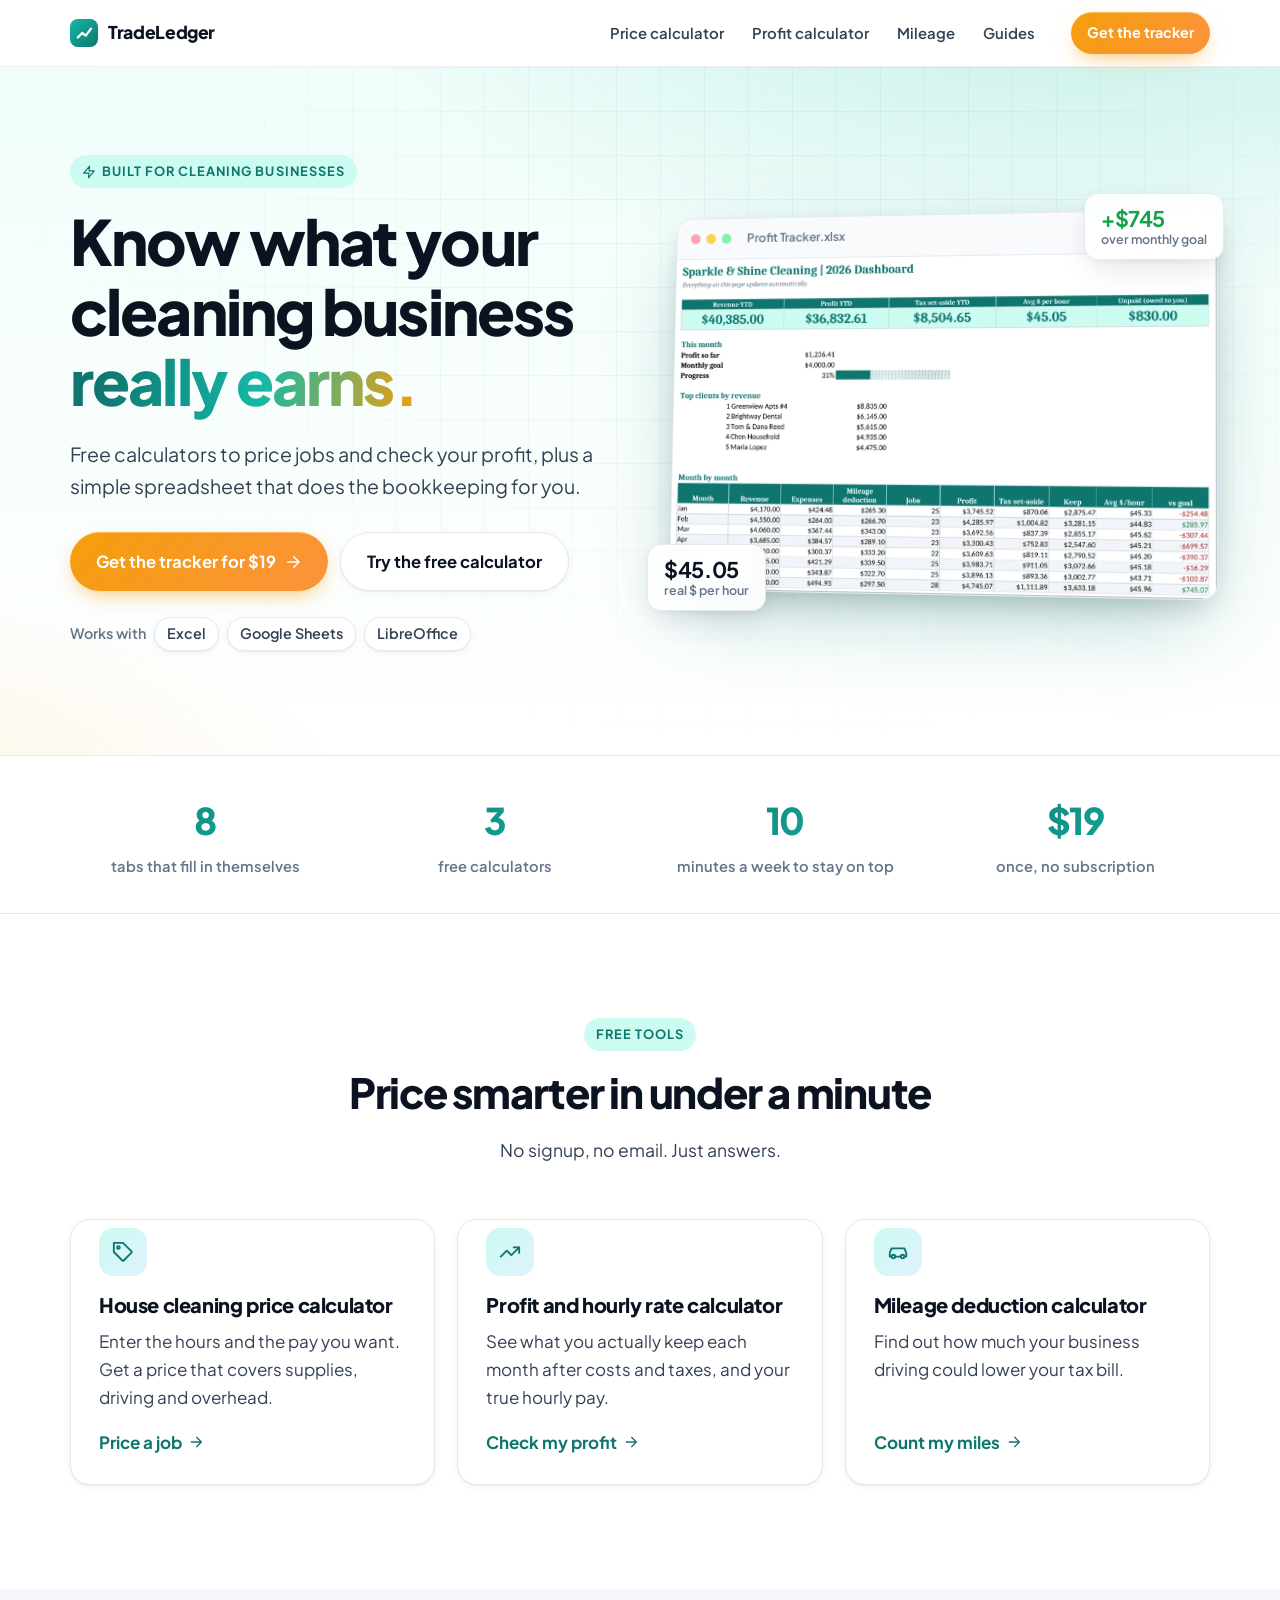
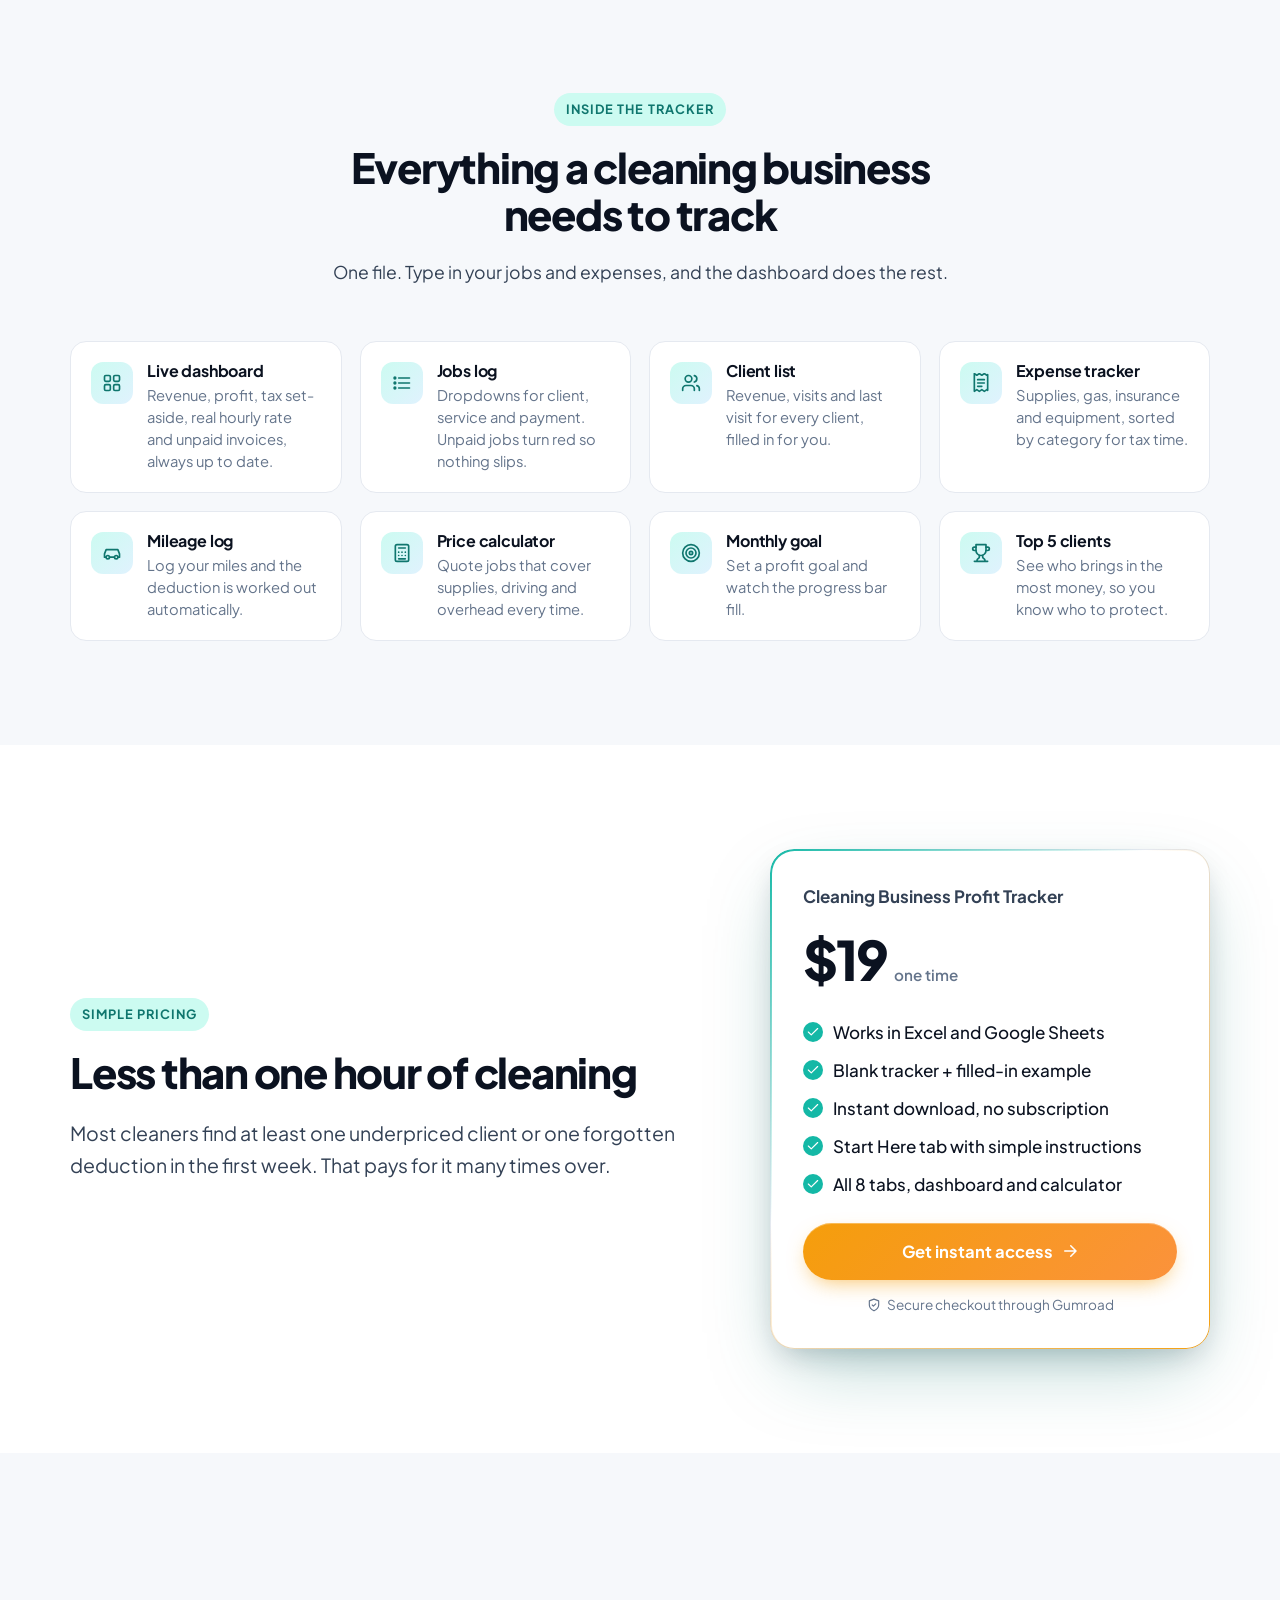
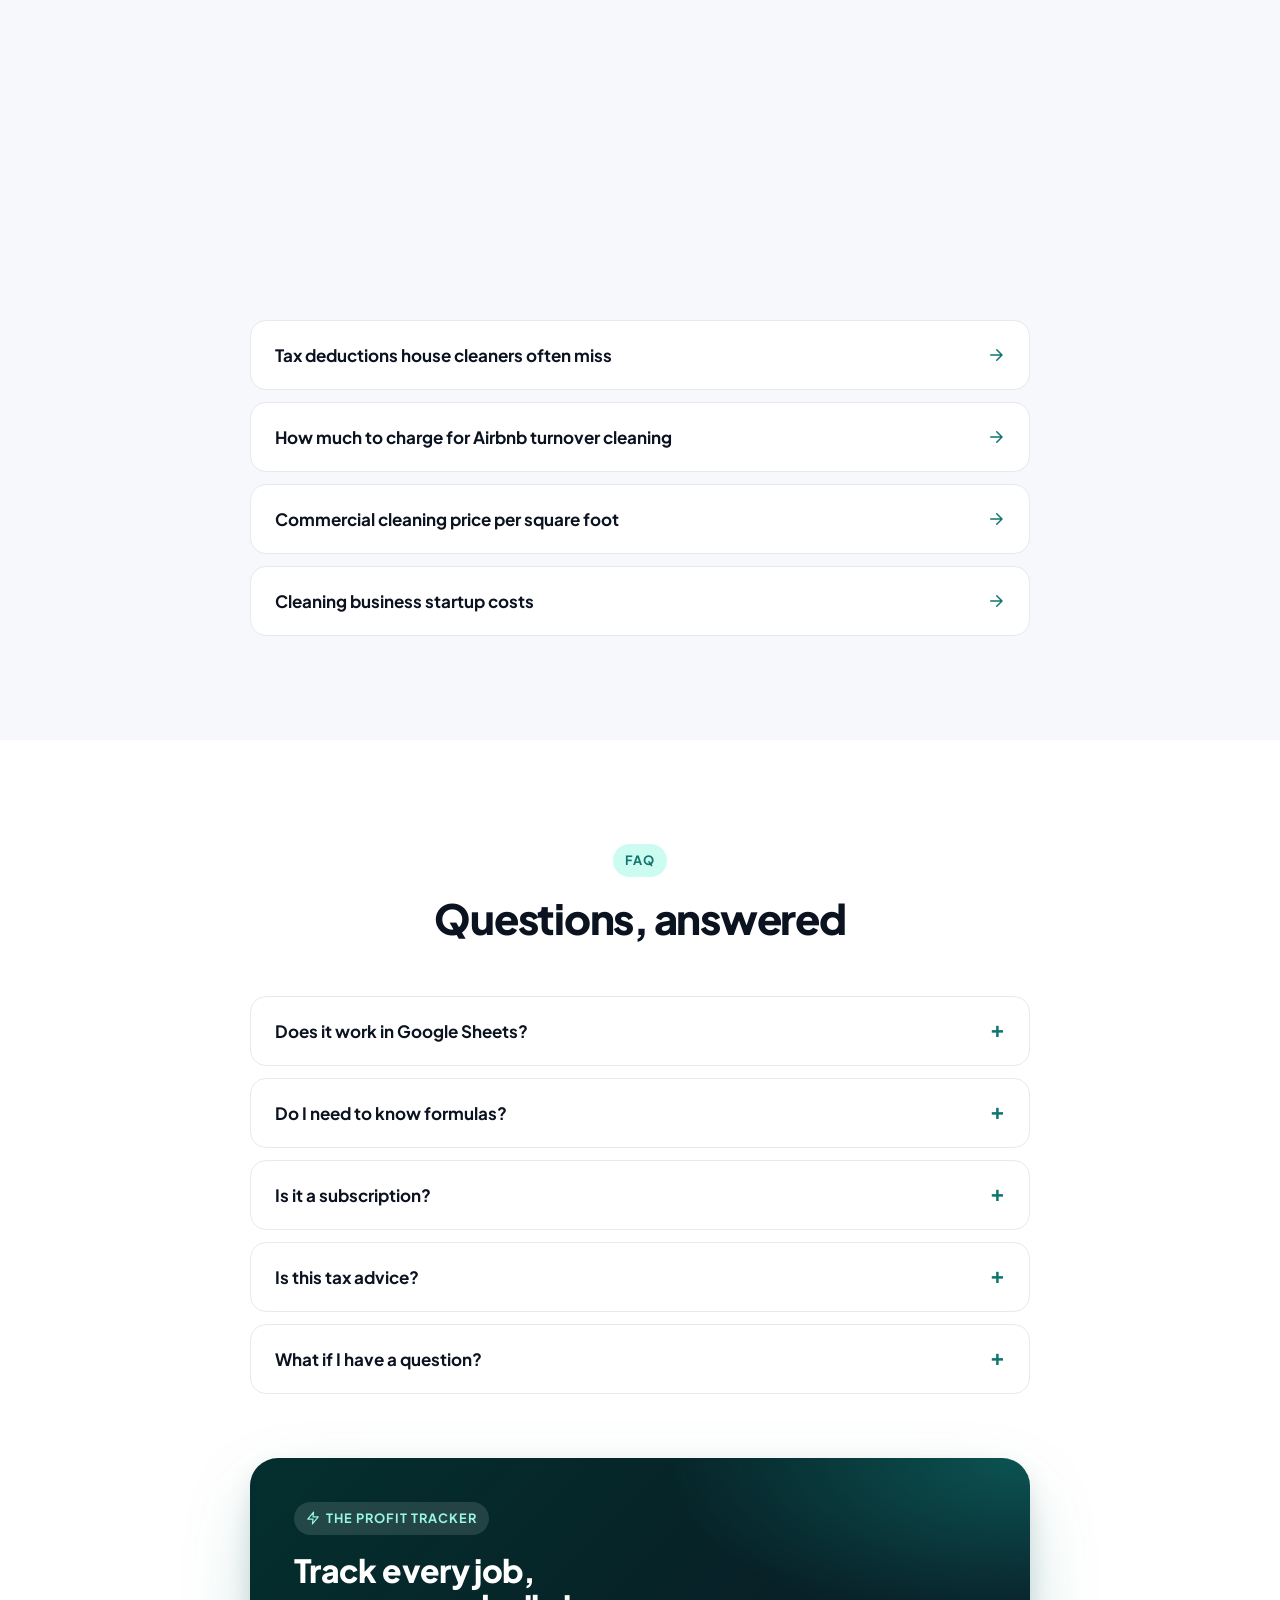
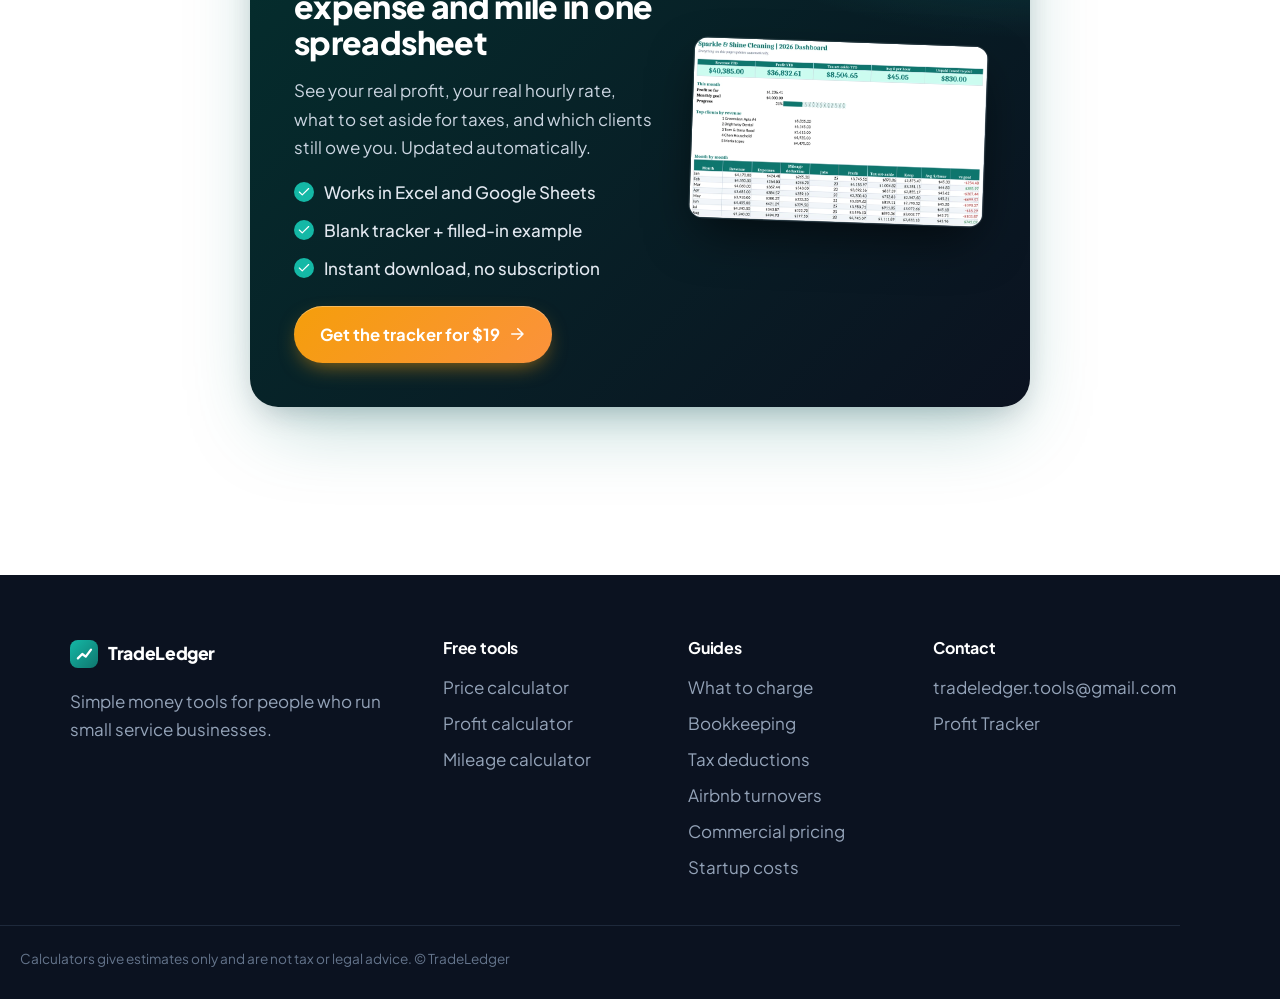
==== commit 9fc9a8fd: "Add Airbnb, commercial pricing and startup cost guides Co-Authored-By: Claude Opus 5.5 (1M context) " ====
--- a/index.html
+++ b/index.html
@@ -46,7 +46,10 @@
 <div class="guides">
 <a class="glink reveal" href="guides/how-much-to-charge-for-house-cleaning.html"><span>How much to charge for house cleaning</span><svg width="18" height="18" viewBox="0 0 24 24" fill="none" stroke="currentColor" stroke-width="2" stroke-linecap="round" stroke-linejoin="round" aria-hidden="true"><path d="M5 12h14M13 5l7 7-7 7"/></svg></a>
 <a class="glink reveal" href="guides/cleaning-business-bookkeeping.html"><span>Simple bookkeeping for a cleaning business</span><svg width="18" height="18" viewBox="0 0 24 24" fill="none" stroke="currentColor" stroke-width="2" stroke-linecap="round" stroke-linejoin="round" aria-hidden="true"><path d="M5 12h14M13 5l7 7-7 7"/></svg></a>
-<a class="glink reveal" href="guides/cleaning-business-tax-deductions.html"><span>Tax deductions house cleaners often miss</span><svg width="18" height="18" viewBox="0 0 24 24" fill="none" stroke="currentColor" stroke-width="2" stroke-linecap="round" stroke-linejoin="round" aria-hidden="true"><path d="M5 12h14M13 5l7 7-7 7"/></svg></a></div></div></section>
+<a class="glink reveal" href="guides/cleaning-business-tax-deductions.html"><span>Tax deductions house cleaners often miss</span><svg width="18" height="18" viewBox="0 0 24 24" fill="none" stroke="currentColor" stroke-width="2" stroke-linecap="round" stroke-linejoin="round" aria-hidden="true"><path d="M5 12h14M13 5l7 7-7 7"/></svg></a>
+<a class="glink reveal" href="guides/airbnb-turnover-cleaning-rates.html"><span>How much to charge for Airbnb turnover cleaning</span><svg width="18" height="18" viewBox="0 0 24 24" fill="none" stroke="currentColor" stroke-width="2" stroke-linecap="round" stroke-linejoin="round" aria-hidden="true"><path d="M5 12h14M13 5l7 7-7 7"/></svg></a>
+<a class="glink reveal" href="guides/commercial-cleaning-price-per-square-foot.html"><span>Commercial cleaning price per square foot</span><svg width="18" height="18" viewBox="0 0 24 24" fill="none" stroke="currentColor" stroke-width="2" stroke-linecap="round" stroke-linejoin="round" aria-hidden="true"><path d="M5 12h14M13 5l7 7-7 7"/></svg></a>
+<a class="glink reveal" href="guides/cleaning-business-startup-costs.html"><span>Cleaning business startup costs</span><svg width="18" height="18" viewBox="0 0 24 24" fill="none" stroke="currentColor" stroke-width="2" stroke-linecap="round" stroke-linejoin="round" aria-hidden="true"><path d="M5 12h14M13 5l7 7-7 7"/></svg></a></div></div></section>
 
 <section class="sec"><div class="wrap narrow"><div class="sechead reveal"><span class="eyebrow">FAQ</span><h2>Questions, answered</h2></div><div class="faq"><details class='reveal'><summary>Does it work in Google Sheets?</summary><p>Yes. Upload the file to Google Drive and open it with Google Sheets. It also works in Excel 2019 or newer, Microsoft 365 and LibreOffice.</p></details><details class='reveal'><summary>Do I need to know formulas?</summary><p>No. You type into the input cells and everything else calculates. There's a Start Here tab with simple instructions.</p></details><details class='reveal'><summary>Is it a subscription?</summary><p>No. You pay once, download it instantly and keep it forever.</p></details><details class='reveal'><summary>Is this tax advice?</summary><p>No. It's a record-keeping tool that makes tax time easier. Check your situation with a tax professional.</p></details><details class='reveal'><summary>What if I have a question?</summary><p>Reply to your receipt email and you'll get a real answer.</p></details></div>
 <section class="cta reveal"><div class="ctatext"><span class="eyebrow light"><svg width="14" height="14" viewBox="0 0 24 24" fill="none" stroke="currentColor" stroke-width="2" stroke-linecap="round" stroke-linejoin="round" aria-hidden="true"><path d="M13 2L3 14h9l-1 8 10-12h-9z"/></svg> The Profit Tracker</span>
@@ -58,7 +61,7 @@
 <footer><div class="wrap foot"><div><a class="brand" href="index.html"><svg width="28" height="28" viewBox="0 0 32 32" aria-hidden="true"><defs><linearGradient id="lg" x1="0" y1="0" x2="1" y2="1"><stop offset="0" stop-color="#14b8a6"/><stop offset="1" stop-color="#0f766e"/></linearGradient></defs><rect width="32" height="32" rx="9" fill="url(#lg)"/><path d="M9 21l5-5 4 3 6-8" fill="none" stroke="#fff" stroke-width="2.6" stroke-linecap="round" stroke-linejoin="round"/></svg><span>TradeLedger</span></a>
 <p>Simple money tools for people who run small service businesses.</p></div>
 <div><h4>Free tools</h4><a href="tools/cleaning-price-calculator.html">Price calculator</a><a href="tools/cleaning-profit-calculator.html">Profit calculator</a><a href="tools/mileage-deduction-calculator.html">Mileage calculator</a></div>
-<div><h4>Guides</h4><a href="guides/how-much-to-charge-for-house-cleaning.html">What to charge</a><a href="guides/cleaning-business-bookkeeping.html">Bookkeeping</a><a href="guides/cleaning-business-tax-deductions.html">Tax deductions</a></div>
+<div><h4>Guides</h4><a href="guides/how-much-to-charge-for-house-cleaning.html">What to charge</a><a href="guides/cleaning-business-bookkeeping.html">Bookkeeping</a><a href="guides/cleaning-business-tax-deductions.html">Tax deductions</a><a href="guides/airbnb-turnover-cleaning-rates.html">Airbnb turnovers</a><a href="guides/commercial-cleaning-price-per-square-foot.html">Commercial pricing</a><a href="guides/cleaning-business-startup-costs.html">Startup costs</a></div>
 <div><h4>Contact</h4><a href="mailto:tradeledger.tools@gmail.com">tradeledger.tools@gmail.com</a><a href="https://ledgercraft002.gumroad.com/l/vpeufb">Profit Tracker</a></div></div>
 <div class="wrap fine">Calculators give estimates only and are not tax or legal advice. © TradeLedger</div></footer>
 <script src="site.js" defer></script>
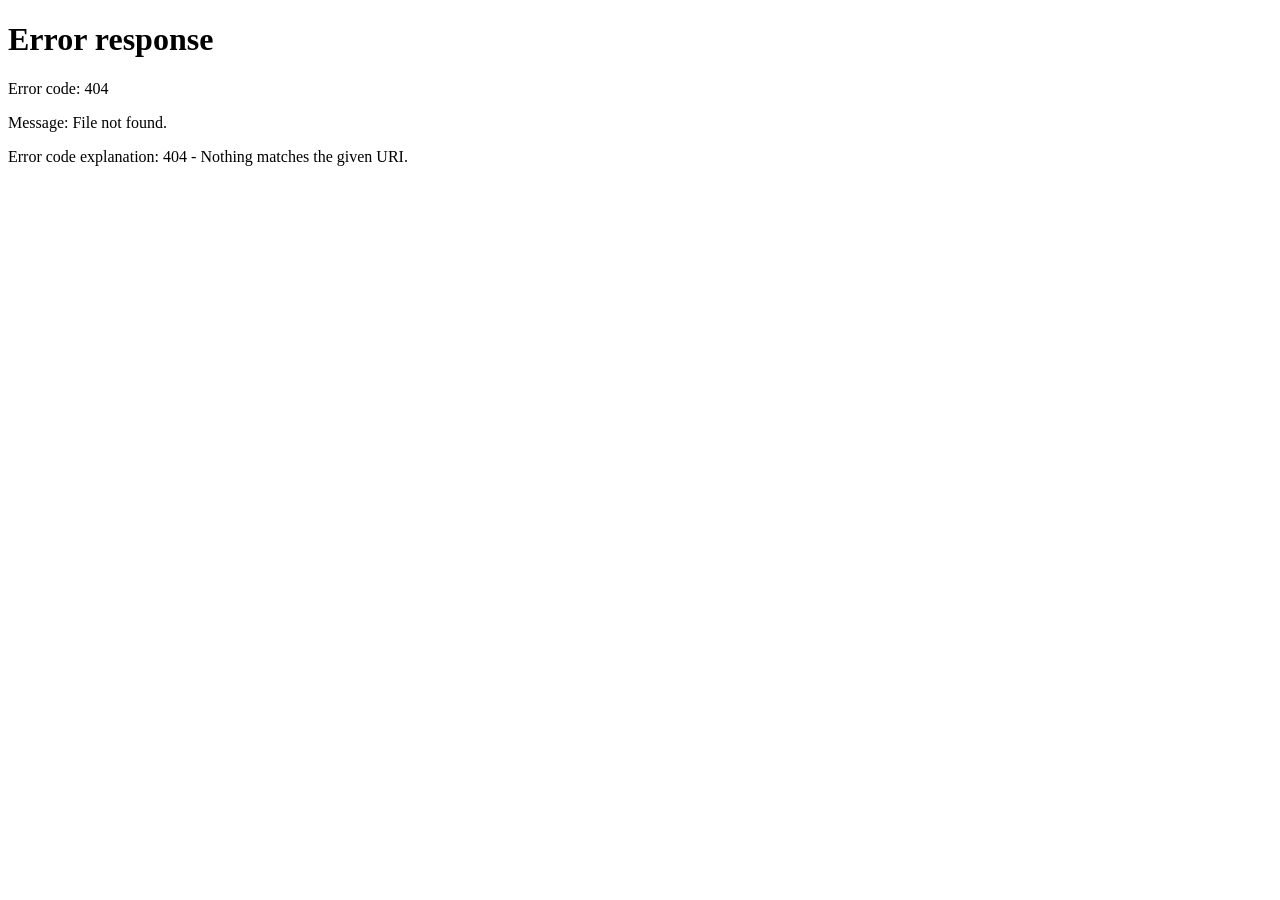
==== commit 542c4560: "Rebrand to Distress Signal: retire TradeLedger name, root redirects to leads hub Co-Authored-By: Cla" ====
--- a/index.html
+++ b/index.html
@@ -1,68 +1 @@
-<!doctype html>
-<html lang="en"><head><meta charset="utf-8"><meta name="viewport" content="width=device-width,initial-scale=1">
-<title>TradeLedger | Free calculators and profit trackers for cleaning businesses</title><meta name="description" content="Free pricing and profit calculators for house cleaners, plus a simple spreadsheet that tracks income, expenses, mileage and taxes.">
-<link rel="canonical" href="https://loomenz.github.io/tradeledger/">
-<meta property="og:title" content="TradeLedger | Free calculators and profit trackers for cleaning businesses"><meta property="og:description" content="Free pricing and profit calculators for house cleaners, plus a simple spreadsheet that tracks income, expenses, mileage and taxes.">
-<meta property="og:image" content="https://loomenz.github.io/tradeledger/cover.png"><meta name="theme-color" content="#0f766e">
-<link rel="preconnect" href="https://fonts.googleapis.com"><link rel="preconnect" href="https://fonts.gstatic.com" crossorigin>
-<link href="https://fonts.googleapis.com/css2?family=Plus+Jakarta+Sans:wght@400;500;600;700;800&display=swap" rel="stylesheet">
-<link rel="stylesheet" href="style.css"></head><body>
-<header class="nav"><div class="wrap navin"><a class="brand" href="index.html"><svg width="28" height="28" viewBox="0 0 32 32" aria-hidden="true"><defs><linearGradient id="lg" x1="0" y1="0" x2="1" y2="1"><stop offset="0" stop-color="#14b8a6"/><stop offset="1" stop-color="#0f766e"/></linearGradient></defs><rect width="32" height="32" rx="9" fill="url(#lg)"/><path d="M9 21l5-5 4 3 6-8" fill="none" stroke="#fff" stroke-width="2.6" stroke-linecap="round" stroke-linejoin="round"/></svg><span>TradeLedger</span></a>
-<nav id="menu"><a href="tools/cleaning-price-calculator.html">Price calculator</a>
-<a href="tools/cleaning-profit-calculator.html">Profit calculator</a>
-<a href="tools/mileage-deduction-calculator.html">Mileage</a>
-<a href="guides/how-much-to-charge-for-house-cleaning.html">Guides</a></nav>
-<a class="btn sm" href="https://ledgercraft002.gumroad.com/l/vpeufb">Get the tracker</a></div></header>
-<main><section class="hero"><div class="glow"></div><div class="wrap herogrid">
-<div class="herotext"><span class="eyebrow"><svg width="14" height="14" viewBox="0 0 24 24" fill="none" stroke="currentColor" stroke-width="2" stroke-linecap="round" stroke-linejoin="round" aria-hidden="true"><path d="M13 2L3 14h9l-1 8 10-12h-9z"/></svg> Built for cleaning businesses</span>
-<h1>Know what your cleaning business <span class="grad">really earns.</span></h1>
-<p class="lead">Free calculators to price jobs and check your profit, plus a simple spreadsheet that does the bookkeeping for you.</p>
-<div class="ctas"><a class="btn big" href="https://ledgercraft002.gumroad.com/l/vpeufb">Get the tracker for $19 <svg width="18" height="18" viewBox="0 0 24 24" fill="none" stroke="currentColor" stroke-width="2" stroke-linecap="round" stroke-linejoin="round" aria-hidden="true"><path d="M5 12h14M13 5l7 7-7 7"/></svg></a><a class="btn ghost big" href="tools/cleaning-price-calculator.html">Try the free calculator</a></div>
-<div class="works">Works with <span class="pill">Excel</span><span class="pill">Google Sheets</span><span class="pill">LibreOffice</span></div></div>
-<div class="heroimg"><div class="frame"><div class="bar"><i></i><i></i><i></i><span>Profit Tracker.xlsx</span></div>
-<img src="img/dashboard.webp" width="901" height="554" alt="Cleaning Business Profit Tracker dashboard showing revenue, profit, tax set-aside and hourly rate"></div>
-<div class="chip c1"><b>$45.05</b><span>real $ per hour</span></div>
-<div class="chip c2"><b class="up">+$745</b><span>over monthly goal</span></div></div></div></section>
-
-<section class="stats"><div class="wrap statgrid">
-<div class="reveal"><b data-count="8">8</b><span>tabs that fill in themselves</span></div>
-<div class="reveal"><b data-count="3">3</b><span>free calculators</span></div>
-<div class="reveal"><b data-count="10">10</b><span>minutes a week to stay on top</span></div>
-<div class="reveal"><b>$<i class="n" data-count="19">19</i></b><span>once, no subscription</span></div></div></section>
-
-<section class="sec"><div class="wrap"><div class="sechead reveal"><span class="eyebrow">Free tools</span><h2>Price smarter in under a minute</h2>
-<p>No signup, no email. Just answers.</p></div><div class="grid3"><a class="card tool reveal" href="tools/cleaning-price-calculator.html"><span class="ico"><svg width="22" height="22" viewBox="0 0 24 24" fill="none" stroke="currentColor" stroke-width="2" stroke-linecap="round" stroke-linejoin="round" aria-hidden="true"><path d="M12 2H2v10l9.29 9.29a1 1 0 0 0 1.42 0l8.58-8.58a1 1 0 0 0 0-1.42z"/><circle cx="7" cy="7" r="1.5"/></svg></span><h3>House cleaning price calculator</h3><p>Enter the hours and the pay you want. Get a price that covers supplies, driving and overhead.</p><span class="more">Price a job <svg width="16" height="16" viewBox="0 0 24 24" fill="none" stroke="currentColor" stroke-width="2" stroke-linecap="round" stroke-linejoin="round" aria-hidden="true"><path d="M5 12h14M13 5l7 7-7 7"/></svg></span></a><a class="card tool reveal" href="tools/cleaning-profit-calculator.html"><span class="ico"><svg width="22" height="22" viewBox="0 0 24 24" fill="none" stroke="currentColor" stroke-width="2" stroke-linecap="round" stroke-linejoin="round" aria-hidden="true"><path d="M22 7l-8.5 8.5-5-5L2 17"/><path d="M16 7h6v6"/></svg></span><h3>Profit and hourly rate calculator</h3><p>See what you actually keep each month after costs and taxes, and your true hourly pay.</p><span class="more">Check my profit <svg width="16" height="16" viewBox="0 0 24 24" fill="none" stroke="currentColor" stroke-width="2" stroke-linecap="round" stroke-linejoin="round" aria-hidden="true"><path d="M5 12h14M13 5l7 7-7 7"/></svg></span></a><a class="card tool reveal" href="tools/mileage-deduction-calculator.html"><span class="ico"><svg width="22" height="22" viewBox="0 0 24 24" fill="none" stroke="currentColor" stroke-width="2" stroke-linecap="round" stroke-linejoin="round" aria-hidden="true"><path d="M19 17h2v-4l-2-5H5L3 13v4h2"/><circle cx="7" cy="17" r="2"/><circle cx="17" cy="17" r="2"/><path d="M9 17h6"/></svg></span><h3>Mileage deduction calculator</h3><p>Find out how much your business driving could lower your tax bill.</p><span class="more">Count my miles <svg width="16" height="16" viewBox="0 0 24 24" fill="none" stroke="currentColor" stroke-width="2" stroke-linecap="round" stroke-linejoin="round" aria-hidden="true"><path d="M5 12h14M13 5l7 7-7 7"/></svg></span></a></div></div></section>
-
-<section class="sec alt"><div class="wrap"><div class="sechead reveal"><span class="eyebrow">Inside the tracker</span><h2>Everything a cleaning business needs to track</h2>
-<p>One file. Type in your jobs and expenses, and the dashboard does the rest.</p></div><div class="featgrid"><div class="feat reveal"><span class="ico sm"><svg width="20" height="20" viewBox="0 0 24 24" fill="none" stroke="currentColor" stroke-width="2" stroke-linecap="round" stroke-linejoin="round" aria-hidden="true"><rect x="3" y="3" width="7" height="7" rx="1.5"/><rect x="14" y="3" width="7" height="7" rx="1.5"/><rect x="3" y="14" width="7" height="7" rx="1.5"/><rect x="14" y="14" width="7" height="7" rx="1.5"/></svg></span><div><h4>Live dashboard</h4><p>Revenue, profit, tax set-aside, real hourly rate and unpaid invoices, always up to date.</p></div></div><div class="feat reveal"><span class="ico sm"><svg width="20" height="20" viewBox="0 0 24 24" fill="none" stroke="currentColor" stroke-width="2" stroke-linecap="round" stroke-linejoin="round" aria-hidden="true"><path d="M8 6h13M8 12h13M8 18h13"/><circle cx="3.5" cy="6" r="1"/><circle cx="3.5" cy="12" r="1"/><circle cx="3.5" cy="18" r="1"/></svg></span><div><h4>Jobs log</h4><p>Dropdowns for client, service and payment. Unpaid jobs turn red so nothing slips.</p></div></div><div class="feat reveal"><span class="ico sm"><svg width="20" height="20" viewBox="0 0 24 24" fill="none" stroke="currentColor" stroke-width="2" stroke-linecap="round" stroke-linejoin="round" aria-hidden="true"><path d="M16 21v-2a4 4 0 0 0-4-4H6a4 4 0 0 0-4 4v2"/><circle cx="9" cy="7" r="4"/><path d="M22 21v-2a4 4 0 0 0-3-3.87M16 3.13a4 4 0 0 1 0 7.75"/></svg></span><div><h4>Client list</h4><p>Revenue, visits and last visit for every client, filled in for you.</p></div></div><div class="feat reveal"><span class="ico sm"><svg width="20" height="20" viewBox="0 0 24 24" fill="none" stroke="currentColor" stroke-width="2" stroke-linecap="round" stroke-linejoin="round" aria-hidden="true"><path d="M4 2v20l3-2 3 2 3-2 3 2 3-2 1 .7V2l-1 .7-3-2-3 2-3-2-3 2-3-2z"/><path d="M8 8h8M8 12h8M8 16h5"/></svg></span><div><h4>Expense tracker</h4><p>Supplies, gas, insurance and equipment, sorted by category for tax time.</p></div></div><div class="feat reveal"><span class="ico sm"><svg width="20" height="20" viewBox="0 0 24 24" fill="none" stroke="currentColor" stroke-width="2" stroke-linecap="round" stroke-linejoin="round" aria-hidden="true"><path d="M19 17h2v-4l-2-5H5L3 13v4h2"/><circle cx="7" cy="17" r="2"/><circle cx="17" cy="17" r="2"/><path d="M9 17h6"/></svg></span><div><h4>Mileage log</h4><p>Log your miles and the deduction is worked out automatically.</p></div></div><div class="feat reveal"><span class="ico sm"><svg width="20" height="20" viewBox="0 0 24 24" fill="none" stroke="currentColor" stroke-width="2" stroke-linecap="round" stroke-linejoin="round" aria-hidden="true"><rect x="4" y="2" width="16" height="20" rx="2"/><path d="M8 6h8M8 11h.01M12 11h.01M16 11h.01M8 15h.01M12 15h.01M16 15h.01M8 19h8"/></svg></span><div><h4>Price calculator</h4><p>Quote jobs that cover supplies, driving and overhead every time.</p></div></div><div class="feat reveal"><span class="ico sm"><svg width="20" height="20" viewBox="0 0 24 24" fill="none" stroke="currentColor" stroke-width="2" stroke-linecap="round" stroke-linejoin="round" aria-hidden="true"><circle cx="12" cy="12" r="10"/><circle cx="12" cy="12" r="6"/><circle cx="12" cy="12" r="2"/></svg></span><div><h4>Monthly goal</h4><p>Set a profit goal and watch the progress bar fill.</p></div></div><div class="feat reveal"><span class="ico sm"><svg width="20" height="20" viewBox="0 0 24 24" fill="none" stroke="currentColor" stroke-width="2" stroke-linecap="round" stroke-linejoin="round" aria-hidden="true"><path d="M6 9H4a2 2 0 0 1 0-4h2M18 9h2a2 2 0 0 0 0-4h-2M4 22h16M10 14.66V17c0 .55-.47.98-.97 1.21C7.85 18.75 7 20.24 7 22M14 14.66V17c0 .55.47.98.97 1.21C16.15 18.75 17 20.24 17 22"/><path d="M18 2H6v7a6 6 0 0 0 12 0z"/></svg></span><div><h4>Top 5 clients</h4><p>See who brings in the most money, so you know who to protect.</p></div></div></div></div></section>
-
-<section class="sec"><div class="wrap pricing"><div class="reveal"><span class="eyebrow">Simple pricing</span><h2>Less than one hour of cleaning</h2>
-<p class="lead">Most cleaners find at least one underpriced client or one forgotten deduction in the first week. That pays for it many times over.</p></div>
-<div class="price reveal"><div class="ptop"><span>Cleaning Business Profit Tracker</span><div class="amt">$19<small>one time</small></div></div>
-<ul class="checks"><li><svg width="16" height="16" viewBox="0 0 24 24" fill="none" stroke="currentColor" stroke-width="2" stroke-linecap="round" stroke-linejoin="round" aria-hidden="true"><path d="M20 6L9 17l-5-5"/></svg>Works in Excel and Google Sheets</li><li><svg width="16" height="16" viewBox="0 0 24 24" fill="none" stroke="currentColor" stroke-width="2" stroke-linecap="round" stroke-linejoin="round" aria-hidden="true"><path d="M20 6L9 17l-5-5"/></svg>Blank tracker + filled-in example</li><li><svg width="16" height="16" viewBox="0 0 24 24" fill="none" stroke="currentColor" stroke-width="2" stroke-linecap="round" stroke-linejoin="round" aria-hidden="true"><path d="M20 6L9 17l-5-5"/></svg>Instant download, no subscription</li><li><svg width="16" height="16" viewBox="0 0 24 24" fill="none" stroke="currentColor" stroke-width="2" stroke-linecap="round" stroke-linejoin="round" aria-hidden="true"><path d="M20 6L9 17l-5-5"/></svg>Start Here tab with simple instructions</li><li><svg width="16" height="16" viewBox="0 0 24 24" fill="none" stroke="currentColor" stroke-width="2" stroke-linecap="round" stroke-linejoin="round" aria-hidden="true"><path d="M20 6L9 17l-5-5"/></svg>All 8 tabs, dashboard and calculator</li></ul>
-<a class="btn big full" href="https://ledgercraft002.gumroad.com/l/vpeufb">Get instant access <svg width="18" height="18" viewBox="0 0 24 24" fill="none" stroke="currentColor" stroke-width="2" stroke-linecap="round" stroke-linejoin="round" aria-hidden="true"><path d="M5 12h14M13 5l7 7-7 7"/></svg></a><p class="fine"><svg width="14" height="14" viewBox="0 0 24 24" fill="none" stroke="currentColor" stroke-width="2" stroke-linecap="round" stroke-linejoin="round" aria-hidden="true"><path d="M12 22s8-4 8-10V5l-8-3-8 3v7c0 6 8 10 8 10z"/><path d="M9 12l2 2 4-4"/></svg> Secure checkout through Gumroad</p></div></div></section>
-
-<section class="sec alt"><div class="wrap narrow"><div class="sechead reveal"><span class="eyebrow">Guides</span><h2>Learn the money side, in plain English</h2></div>
-<div class="guides">
-<a class="glink reveal" href="guides/how-much-to-charge-for-house-cleaning.html"><span>How much to charge for house cleaning</span><svg width="18" height="18" viewBox="0 0 24 24" fill="none" stroke="currentColor" stroke-width="2" stroke-linecap="round" stroke-linejoin="round" aria-hidden="true"><path d="M5 12h14M13 5l7 7-7 7"/></svg></a>
-<a class="glink reveal" href="guides/cleaning-business-bookkeeping.html"><span>Simple bookkeeping for a cleaning business</span><svg width="18" height="18" viewBox="0 0 24 24" fill="none" stroke="currentColor" stroke-width="2" stroke-linecap="round" stroke-linejoin="round" aria-hidden="true"><path d="M5 12h14M13 5l7 7-7 7"/></svg></a>
-<a class="glink reveal" href="guides/cleaning-business-tax-deductions.html"><span>Tax deductions house cleaners often miss</span><svg width="18" height="18" viewBox="0 0 24 24" fill="none" stroke="currentColor" stroke-width="2" stroke-linecap="round" stroke-linejoin="round" aria-hidden="true"><path d="M5 12h14M13 5l7 7-7 7"/></svg></a>
-<a class="glink reveal" href="guides/airbnb-turnover-cleaning-rates.html"><span>How much to charge for Airbnb turnover cleaning</span><svg width="18" height="18" viewBox="0 0 24 24" fill="none" stroke="currentColor" stroke-width="2" stroke-linecap="round" stroke-linejoin="round" aria-hidden="true"><path d="M5 12h14M13 5l7 7-7 7"/></svg></a>
-<a class="glink reveal" href="guides/commercial-cleaning-price-per-square-foot.html"><span>Commercial cleaning price per square foot</span><svg width="18" height="18" viewBox="0 0 24 24" fill="none" stroke="currentColor" stroke-width="2" stroke-linecap="round" stroke-linejoin="round" aria-hidden="true"><path d="M5 12h14M13 5l7 7-7 7"/></svg></a>
-<a class="glink reveal" href="guides/cleaning-business-startup-costs.html"><span>Cleaning business startup costs</span><svg width="18" height="18" viewBox="0 0 24 24" fill="none" stroke="currentColor" stroke-width="2" stroke-linecap="round" stroke-linejoin="round" aria-hidden="true"><path d="M5 12h14M13 5l7 7-7 7"/></svg></a></div></div></section>
-
-<section class="sec"><div class="wrap narrow"><div class="sechead reveal"><span class="eyebrow">FAQ</span><h2>Questions, answered</h2></div><div class="faq"><details class='reveal'><summary>Does it work in Google Sheets?</summary><p>Yes. Upload the file to Google Drive and open it with Google Sheets. It also works in Excel 2019 or newer, Microsoft 365 and LibreOffice.</p></details><details class='reveal'><summary>Do I need to know formulas?</summary><p>No. You type into the input cells and everything else calculates. There's a Start Here tab with simple instructions.</p></details><details class='reveal'><summary>Is it a subscription?</summary><p>No. You pay once, download it instantly and keep it forever.</p></details><details class='reveal'><summary>Is this tax advice?</summary><p>No. It's a record-keeping tool that makes tax time easier. Check your situation with a tax professional.</p></details><details class='reveal'><summary>What if I have a question?</summary><p>Reply to your receipt email and you'll get a real answer.</p></details></div>
-<section class="cta reveal"><div class="ctatext"><span class="eyebrow light"><svg width="14" height="14" viewBox="0 0 24 24" fill="none" stroke="currentColor" stroke-width="2" stroke-linecap="round" stroke-linejoin="round" aria-hidden="true"><path d="M13 2L3 14h9l-1 8 10-12h-9z"/></svg> The Profit Tracker</span>
-<h3>Track every job, expense and mile in one spreadsheet</h3>
-<p>See your real profit, your real hourly rate, what to set aside for taxes, and which clients still owe you. Updated automatically.</p>
-<ul class="checks"><li><svg width="16" height="16" viewBox="0 0 24 24" fill="none" stroke="currentColor" stroke-width="2" stroke-linecap="round" stroke-linejoin="round" aria-hidden="true"><path d="M20 6L9 17l-5-5"/></svg>Works in Excel and Google Sheets</li><li><svg width="16" height="16" viewBox="0 0 24 24" fill="none" stroke="currentColor" stroke-width="2" stroke-linecap="round" stroke-linejoin="round" aria-hidden="true"><path d="M20 6L9 17l-5-5"/></svg>Blank tracker + filled-in example</li><li><svg width="16" height="16" viewBox="0 0 24 24" fill="none" stroke="currentColor" stroke-width="2" stroke-linecap="round" stroke-linejoin="round" aria-hidden="true"><path d="M20 6L9 17l-5-5"/></svg>Instant download, no subscription</li></ul>
-<a class="btn big" href="https://ledgercraft002.gumroad.com/l/vpeufb">Get the tracker for $19 <svg width="18" height="18" viewBox="0 0 24 24" fill="none" stroke="currentColor" stroke-width="2" stroke-linecap="round" stroke-linejoin="round" aria-hidden="true"><path d="M5 12h14M13 5l7 7-7 7"/></svg></a></div>
-<div class="ctaimg"><img src="img/dashboard.webp" width="901" height="554" loading="lazy" alt="Profit Tracker dashboard"></div></section></div></section></main>
-<footer><div class="wrap foot"><div><a class="brand" href="index.html"><svg width="28" height="28" viewBox="0 0 32 32" aria-hidden="true"><defs><linearGradient id="lg" x1="0" y1="0" x2="1" y2="1"><stop offset="0" stop-color="#14b8a6"/><stop offset="1" stop-color="#0f766e"/></linearGradient></defs><rect width="32" height="32" rx="9" fill="url(#lg)"/><path d="M9 21l5-5 4 3 6-8" fill="none" stroke="#fff" stroke-width="2.6" stroke-linecap="round" stroke-linejoin="round"/></svg><span>TradeLedger</span></a>
-<p>Simple money tools for people who run small service businesses.</p></div>
-<div><h4>Free tools</h4><a href="tools/cleaning-price-calculator.html">Price calculator</a><a href="tools/cleaning-profit-calculator.html">Profit calculator</a><a href="tools/mileage-deduction-calculator.html">Mileage calculator</a></div>
-<div><h4>Guides</h4><a href="guides/how-much-to-charge-for-house-cleaning.html">What to charge</a><a href="guides/cleaning-business-bookkeeping.html">Bookkeeping</a><a href="guides/cleaning-business-tax-deductions.html">Tax deductions</a><a href="guides/airbnb-turnover-cleaning-rates.html">Airbnb turnovers</a><a href="guides/commercial-cleaning-price-per-square-foot.html">Commercial pricing</a><a href="guides/cleaning-business-startup-costs.html">Startup costs</a></div>
-<div><h4>Contact</h4><a href="mailto:tradeledger.tools@gmail.com">tradeledger.tools@gmail.com</a><a href="https://ledgercraft002.gumroad.com/l/vpeufb">Profit Tracker</a></div></div>
-<div class="wrap fine">Calculators give estimates only and are not tax or legal advice. © TradeLedger</div></footer>
-<script src="site.js" defer></script>
-</body></html>+<!doctype html><html lang="en"><head><meta charset="utf-8"><title>Distress Signal</title><meta name="viewport" content="width=device-width,initial-scale=1"><meta http-equiv="refresh" content="0;url=leads/index.html"><link rel="canonical" href="https://loomenz.github.io/tradeledger/leads/index.html"></head><body><a href="leads/index.html">Distress Signal</a></body></html>
